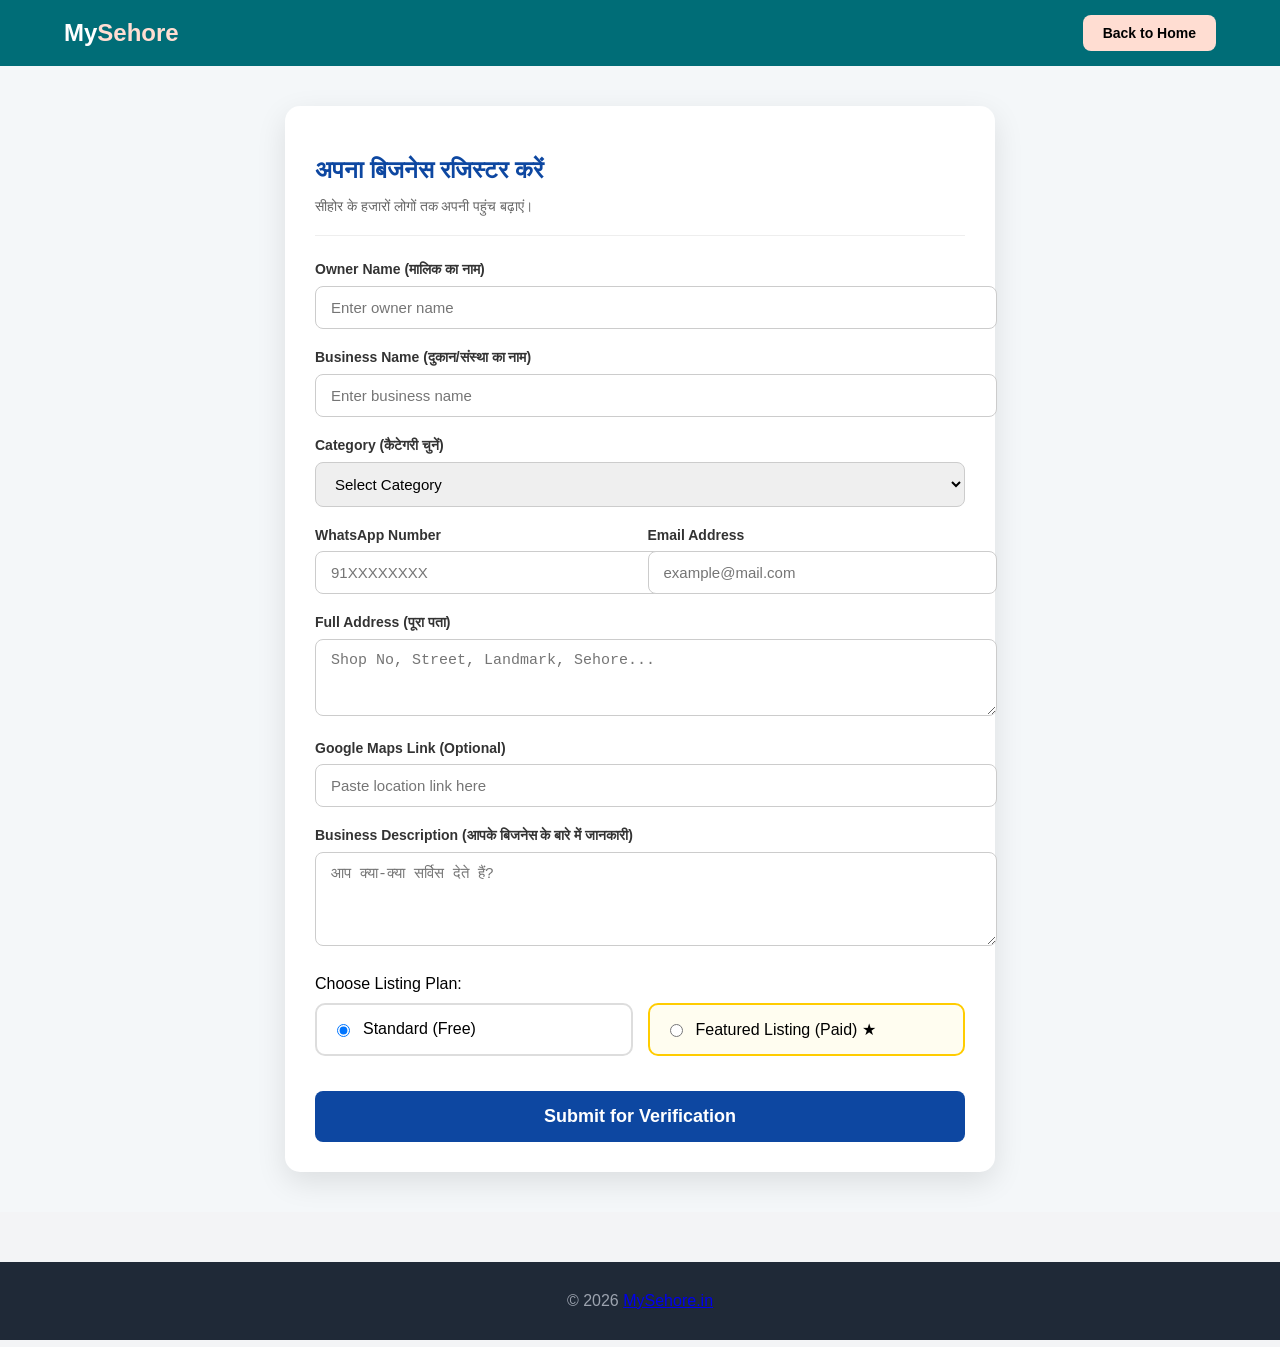
==== add-business.html @ 0cb75763 "Add files via upload" ====
<!DOCTYPE html>
<html lang="en">
<head>
  <meta charset="UTF-8">
  <title>List Your Business – MySehore.in</title>
  <link rel="stylesheet" href="style.css">
  <meta name="viewport" content="width=device-width, initial-scale=1.0">
</head>
<body>

<header class="header">
  <div class="logo"><a href="index.html" style="text-decoration:none; color:white;">My<span>Sehore</span></a></div>
  <a href="index.html" class="btn-list">Back to Home</a>
</header>

<section class="form-section">
  <div class="form-container">
    <h2>अपना बिजनेस रजिस्टर करें</h2>
    <p>सीहोर के हजारों लोगों तक अपनी पहुंच बढ़ाएं।</p>
    <hr>

    <form action="#" method="POST">
      <div class="form-group">
        <label>Owner Name (मालिक का नाम)</label>
        <input type="text" placeholder="Enter owner name" required>
      </div>

      <div class="form-group">
        <label>Business Name (दुकान/संस्था का नाम)</label>
        <input type="text" placeholder="Enter business name" required>
      </div>

      <div class="form-group">
        <label>Category (कैटेगरी चुनें)</label>
        <select required>
          <option value="">Select Category</option>
          <option value="shops">Shops</option>
          <option value="school">School</option>
          <option value="coaching">Coaching</option>
          <option value="jobs">Jobs/Agency</option>
          <option value="services">Services (Plumber/Electrician)</option>
          <option value="property">Property</option>
        </select>
      </div>

      <div class="form-row">
        <div class="form-group">
          <label>WhatsApp Number</label>
          <input type="tel" placeholder="91XXXXXXXX" required>
        </div>
        <div class="form-group">
          <label>Email Address</label>
          <input type="email" placeholder="example@mail.com">
        </div>
      </div>

      <div class="form-group">
        <label>Full Address (पूरा पता)</label>
        <textarea rows="3" placeholder="Shop No, Street, Landmark, Sehore..." required></textarea>
      </div>

      <div class="form-group">
        <label>Google Maps Link (Optional)</label>
        <input type="url" placeholder="Paste location link here">
      </div>

      <div class="form-group">
        <label>Business Description (आपके बिजनेस के बारे में जानकारी)</label>
        <textarea rows="4" placeholder="आप क्या-क्या सर्विस देते हैं?"></textarea>
      </div>

      <div class="plan-selection">
        <label>Choose Listing Plan:</label>
        <div class="plan-options">
          <label class="plan-card">
            <input type="radio" name="plan" value="free" checked>
            <span>Standard (Free)</span>
          </label>
          <label class="plan-card gold">
            <input type="radio" name="plan" value="premium">
            <span>Featured Listing (Paid) ★</span>
          </label>
        </div>
      </div>

      <button type="submit" class="submit-btn">Submit for Verification</button>
    </form>
  </div>
</section>

<footer>© 2026 <a href="index.html">MySehore.in</a></footer>

</body>
</html>
---- style.css ----
/* --- आपका मौजूदा कोड शुरू (Existing Code) --- */

/* General Enhancement */
:root {
    --primary: #006D77;
    --secondary: #FFDDD2;
    --white: Orange;
    --gray: #f3f4f6;
}

body {
    font-family: 'Segoe UI', Tahoma, Geneva, Verdana, sans-serif;
    margin: 0;
    background-color: var(--gray);
}

/* Header Improvements */
.header {
    background: var(--primary);
    padding: 15px 5%;
    display: flex;
    justify-content: space-between;
    align-items: center;
    box-shadow: 0 4px 6px -1px rgba(0,0,0,0.1);
}

.logo {
    font-size: 24px;
    font-weight: bold;
    color: var(--white);
}

.logo span {
    color: var(--secondary);
}

.btn-list {
    background: var(--secondary);
    color: #000;
    padding: 10px 20px;
    border-radius: 8px;
    text-decoration: none;
    font-weight: bold;
    font-size: 14px;
    transition: 0.3s;
}

.btn-list:hover {
    transform: scale(1.05);
    background: #f59e0b;
}

/* Hero & Search Styling (New) */
.hero {
    background: linear-gradient(rgba(30, 64, 175, 0.8), rgba(30, 64, 175, 0.8)), 
                url('https://images.unsplash.com/photo-1449824913935-59a10b8d2000?q=80&w=1000');
    background-size: cover;
    padding: 60px 20px;
    text-align: center;
    color: white;
}

.hero h1 {
    font-size: 2rem;
    margin-bottom: 20px;
}

.search-container {
    max-width: 600px;
    margin: 0 auto;
    display: flex;
    background: white;
    padding: 5px;
    border-radius: 50px;
}

.search-container input {
    flex: 1;
    border: none;
    padding: 15px 20px;
    border-radius: 50px;
    outline: none;
}

.search-container button {
    background: var(--primary);
    color: white;
    border: none;
    padding: 10px 25px;
    border-radius: 50px;
    cursor: pointer;
}

/* Grid & Card Level Up */
.section {
    max-width: 1100px;
    margin: 40px auto;
    padding: 0 20px;
}

.grid {
    display: grid;
    grid-template-columns: repeat(auto-fit, minmax(140px, 1fr));
    gap: 20px;
    margin-top: 20px;
}

.card {
    background: white;
    padding: 30px 10px;
    text-align: center;
    text-decoration: none;
    color: #333;
    border-radius: 15px;
    font-weight: 600;
    transition: 0.3s;
    border: 1px solid #e5e7eb;
}

.card span {
    font-size: 30px;
    display: inline-block;
    margin-bottom: 10px;
}

.card:hover {
    transform: translateY(-8px);
    box-shadow: 0 10px 15px -3px rgba(0,0,0,0.1);
    border-color: var(--primary);
}

/* Sale Booster: Featured Card Styling */
.featured {
    border: 2px solid var(--secondary);
    position: relative;
}

.featured::before {
    content: "Ad";
    position: absolute;
    top: 5px;
    right: 10px;
    background: var(--secondary);
    font-size: 10px;
    padding: 2px 6px;
    border-radius: 4px;
}

/* Registration Form Styling */
.form-section {
  padding: 40px 15px;
  background: #f4f7f9;
}

.form-container {
  max-width: 650px;
  margin: 0 auto;
  background: white;
  padding: 30px;
  border-radius: 15px;
  box-shadow: 0 10px 30px rgba(0,0,0,0.1);
}

.form-container h2 {
  color: #0d47a1;
  margin-bottom: 5px;
}

.form-container p {
  color: #666;
  font-size: 14px;
  margin-bottom: 20px;
}

hr {
  border: 0;
  border-top: 1px solid #eee;
  margin-bottom: 25px;
}

.form-group {
  margin-bottom: 20px;
  text-align: left;
}

.form-group label {
  display: block;
  font-weight: bold;
  margin-bottom: 8px;
  font-size: 14px;
  color: #333;
}

.form-group input, 
.form-group select, 
.form-group textarea {
  width: 100%;
  padding: 12px 15px;
  border: 1px solid #ccc;
  border-radius: 8px;
  font-size: 15px;
  outline: none;
  transition: 0.3s;
}

.form-group input:focus, 
.form-group select:focus, 
.form-group textarea:focus {
  border-color: #0d47a1;
  box-shadow: 0 0 5px rgba(13, 71, 161, 0.2);
}

.form-row {
  display: grid;
  grid-template-columns: 1fr 1fr;
  gap: 15px;
}

/* Plan Selection Buttons */
.plan-selection {
  margin: 25px 0;
  text-align: left;
}

.plan-options {
  display: grid;
  grid-template-columns: 1fr 1fr;
  gap: 15px;
  margin-top: 10px;
}

.plan-card {
  border: 2px solid #ddd;
  padding: 15px;
  border-radius: 10px;
  display: flex;
  align-items: center;
  gap: 10px;
  cursor: pointer;
  transition: 0.3s;
}

.plan-card:hover {
  border-color: #0d47a1;
}

.plan-card.gold {
  border-color: #ffcc00;
  background: #fffdf0;
}

.submit-btn {
  width: 100%;
  background: #0d47a1;
  color: white;
  padding: 15px;
  border: none;
  border-radius: 8px;
  font-size: 18px;
  font-weight: bold;
  cursor: pointer;
  transition: 0.3s;
  margin-top: 10px;
}

.submit-btn:hover {
  background: #1565c0;
  transform: translateY(-2px);
  box-shadow: 0 5px 15px rgba(0,0,0,0.2);
}

/* Footer Styling */
footer {
    background: #1f2937;
    color: #9ca3af;
    padding: 30px 0;
    text-align: center;
    margin-top: 50px;
}

.social-icons {
    margin-top: 15px;
}

.social-icons i {
    font-size: 20px;
    margin: 0 10px;
    cursor: pointer;
}

.social-icons i:hover {
    color: var(--secondary);
}

/* --- आपका कोड यहाँ समाप्त --- */


/* --- NEW ADDITIONS: Inner Grid & Premium Features (नया कोड) --- */

/* 1. Inner Sub-Category Grid (Boxes Design) */
.sub-section {
  padding: 30px 15px;
  text-align: center;
}

.sub-category-grid {
  display: grid;
  grid-template-columns: repeat(auto-fill, minmax(130px, 1fr));
  gap: 15px;
  max-width: 800px;
  margin: 0 auto;
}

.sub-box {
  background: white;
  padding: 20px 10px;
  border-radius: 15px;
  border: 1px solid #e2e8f0;
  display: flex;
  flex-direction: column;
  align-items: center;
  transition: 0.3s cubic-bezier(0.4, 0, 0.2, 1);
  text-decoration: none;
  color: #333;
}

.sub-box:hover {
  border-color: var(--primary);
  background: #f8faff;
  transform: translateY(-5px);
  box-shadow: 0 8px 20px rgba(30, 64, 175, 0.1);
}

.sub-icon {
  font-size: 28px;
  color: var(--primary);
  margin-bottom: 12px;
}

.sub-name {
  font-weight: 700;
  font-size: 14px;
}

/* 2. Verification & Back Styling */
.verification-text {
  font-size: 14px;
  color: #e67e22; /* Warning Orange */
  margin-bottom: 25px;
  font-weight: 500;
  background: #fff4e6;
  display: inline-block;
  padding: 5px 15px;
  border-radius: 20px;
}
.back-link {
  display: inline-block;
  margin-top: 30px;
  background-color: #6c757d; /* ग्रे बटन कलर */
  color: white; /* टेक्स्ट का रंग सफेद */
  padding: 10px 25px;
  border-radius: 50px; /* कैप्सूल जैसा शेप */
  text-decoration: none;
  font-weight: bold;
  font-size: 14px;
  box-shadow: 0 4px 6px rgba(0,0,0,0.1);
  transition: 0.3s ease;
}

.back-link:hover {
  background-color: #495057; /* डार्क ग्रे ऑन होवर */
  transform: translateX(-5px); /* पीछे की तरफ हल्का सा खिसकना */
  box-shadow: 0 6px 12px rgba(0,0,0,0.15);
}
/* 3. Floating Contact Button (Conversion Rate बढ़ाएगा) */
.floating-whatsapp {
  position: fixed;
  bottom: 20px;
  right: 20px;
  background: #25d366;
  color: white;
  width: 55px;
  height: 55px;
  border-radius: 50%;
  display: flex;
  align-items: center;
  justify-content: center;
  font-size: 25px;
  box-shadow: 0 4px 15px rgba(0,0,0,0.2);
  z-index: 1000;
  transition: 0.3s;
}

.floating-whatsapp:hover {
  transform: scale(1.1) rotate(10deg);
}

/* Responsive Form & Grid Adjustments */
@media (max-width: 600px) {
  .form-row, .plan-options {
    grid-template-columns: 1fr;
  }
  .sub-category-grid {
    grid-template-columns: repeat(2, 1fr); /* मोबाइल पर 2 बॉक्स */
  }
  .hero h1 {
    font-size: 1.5rem;
  }
}
/* ग्रिड को सेट करने के लिए */
.grid {
  display: grid;
  grid-template-columns: repeat(auto-fit, minmax(130px, 1fr));
  gap: 15px;
  padding: 15px;
}

/* इनर कार्ड को बॉक्स बनाने के लिए */
.inner-card {
  background: #ffffff;
  border: 1px solid #e0e0e0;
  border-radius: 12px;
  padding: 25px 10px;
  text-align: center;
  font-weight: 600;
  color: #333;
  box-shadow: 0 4px 6px rgba(0,0,0,0.05);
  transition: 0.3s ease;
  cursor: pointer;
}

/* बॉक्स पर माउस ले जाने पर असर */
.inner-card:hover {
  transform: translateY(-5px);
  border-color: #1e40af; /* आपके पोर्टल का थीम कलर */
  box-shadow: 0 8px 15px rgba(30, 64, 175, 0.1);
  background-color: #f8faff;
}
.coming-soon{
  text-align: center;
  font-size: 14px;
  color: #ff6b00;
  margin: 8px 0 15px;
  font-weight: 600;
  letter-spacing: 0.5px;
}
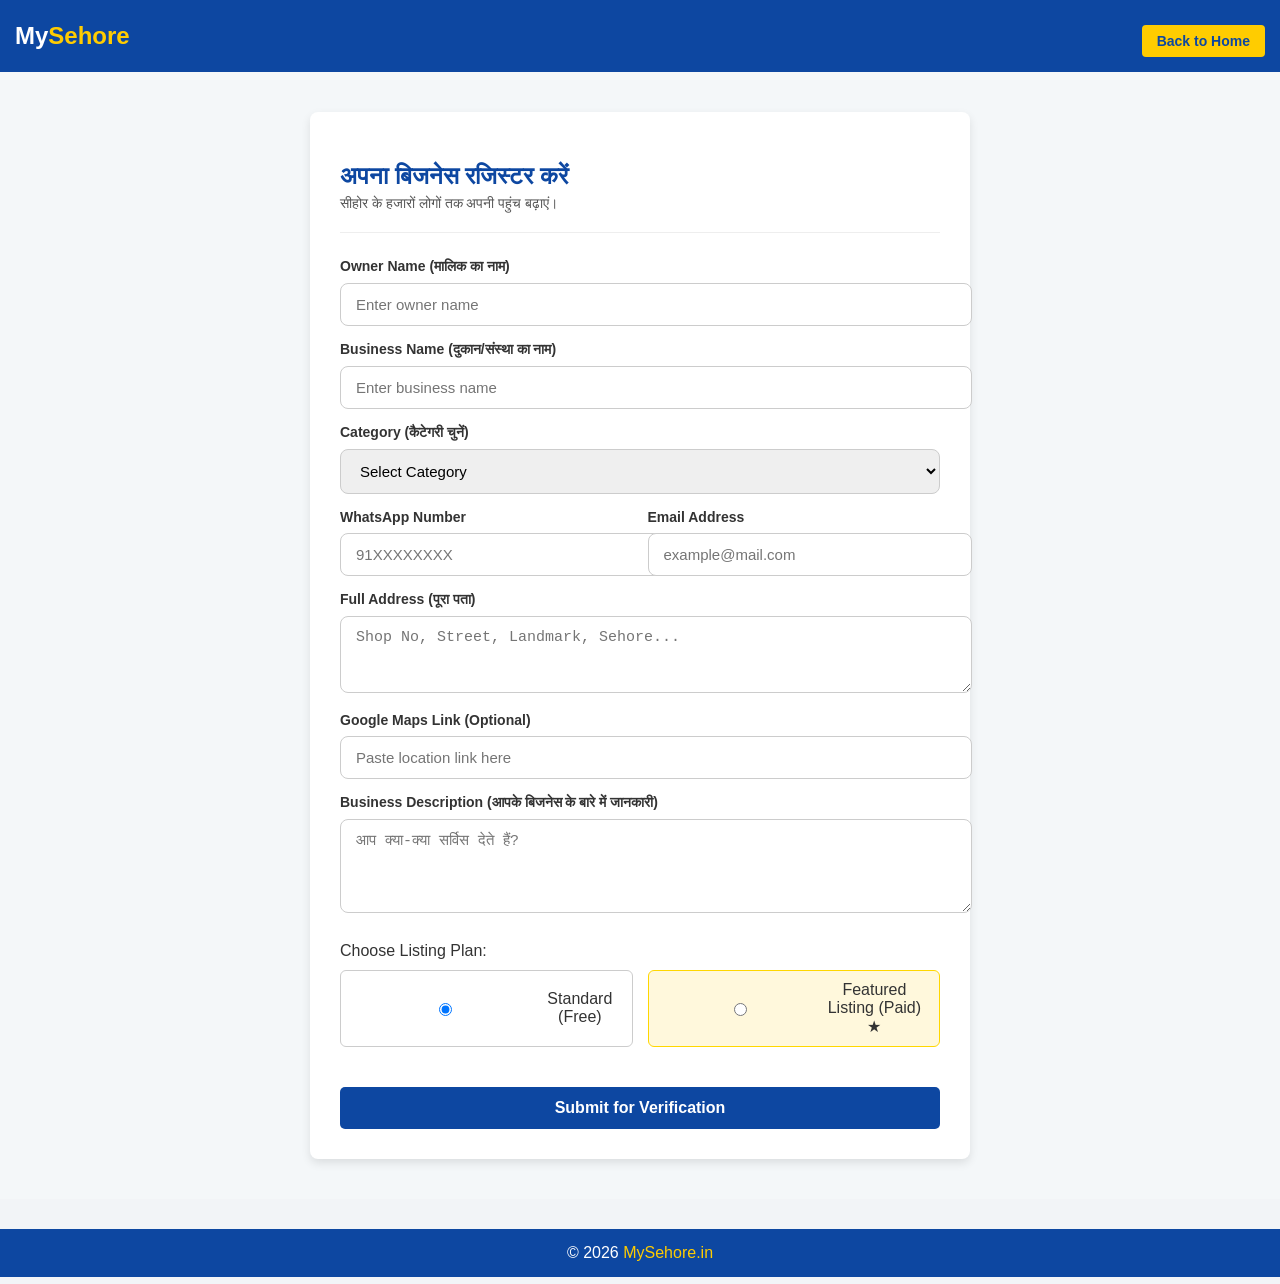
==== commit 37060d5f: "Add files via upload" ====
--- a/add-business.html
+++ b/add-business.html
@@ -5,6 +5,127 @@
   <title>List Your Business – MySehore.in</title>
   <link rel="stylesheet" href="style.css">
   <meta name="viewport" content="width=device-width, initial-scale=1.0">
+  <style>
+    body {
+      font-family: Arial, sans-serif;
+      background: #f2f4f7;
+      margin: 0;
+      padding: 0;
+      color: #333;
+    }
+    .header {
+      background: #0d47a1;
+      color: white;
+      padding: 15px;
+      text-align: center;
+    }
+    .logo span {
+      color: #ffcc00;
+    }
+    .btn-list {
+      display: inline-block;
+      margin-top: 10px;
+      padding: 8px 15px;
+      background: #ffcc00;
+      color: #0d47a1;
+      text-decoration: none;
+      border-radius: 4px;
+      font-weight: bold;
+    }
+    .form-section {
+      padding: 40px 20px;
+      display: flex;
+      justify-content: center;
+    }
+    .form-container {
+      background: white;
+      padding: 30px;
+      border-radius: 8px;
+      max-width: 600px;
+      width: 100%;
+      box-shadow: 0 4px 10px rgba(0,0,0,0.1);
+    }
+    .form-container h2 {
+      margin-bottom: 5px;
+    }
+    .form-container p {
+      margin-top: 0;
+      color: #555;
+    }
+    .form-group {
+      margin-bottom: 15px;
+    }
+    input, select, textarea {
+      width: 100%;
+      padding: 10px;
+      border: 1px solid #ccc;
+      border-radius: 4px;
+      font-size: 14px;
+    }
+    .form-row {
+      display: flex;
+      gap: 15px;
+    }
+    .form-row .form-group {
+      flex: 1;
+    }
+    .plan-options {
+      display: flex;
+      gap: 15px;
+      margin-top: 10px;
+    }
+    .plan-card {
+      padding: 10px 15px;
+      border: 1px solid #ccc;
+      border-radius: 6px;
+      cursor: pointer;
+      flex: 1;
+      text-align: center;
+      transition: 0.3s;
+    }
+    .plan-card:hover {
+      border-color: #0d47a1;
+    }
+    .plan-card.gold {
+      border-color: gold;
+      background: #fff8dc;
+    }
+    .submit-btn {
+      padding: 12px 25px;
+      background: #0d47a1;
+      color: white;
+      border: none;
+      border-radius: 5px;
+      font-size: 16px;
+      cursor: pointer;
+      margin-top: 15px;
+      width: 100%;
+    }
+    .submit-btn:hover {
+      background: #08306b;
+    }
+    .thankyou-message {
+      text-align: center;
+      padding: 40px;
+      font-size: 18px;
+      color: #0d47a1;
+      display: none;
+    }
+    .thankyou-message h2 {
+      margin-bottom: 10px;
+    }
+    footer {
+      text-align: center;
+      padding: 15px;
+      background: #0d47a1;
+      color: white;
+      margin-top: 30px;
+    }
+    footer a {
+      color: #ffcc00;
+      text-decoration: none;
+    }
+  </style>
 </head>
 <body>
 
@@ -14,12 +135,12 @@
 </header>
 
 <section class="form-section">
-  <div class="form-container">
+  <div class="form-container" id="form-container">
     <h2>अपना बिजनेस रजिस्टर करें</h2>
     <p>सीहोर के हजारों लोगों तक अपनी पहुंच बढ़ाएं।</p>
     <hr>
 
-    <form action="#" method="POST">
+    <form id="businessForm">
       <div class="form-group">
         <label>Owner Name (मालिक का नाम)</label>
         <input type="text" placeholder="Enter owner name" required>
@@ -85,10 +206,28 @@
 
       <button type="submit" class="submit-btn">Submit for Verification</button>
     </form>
+
+    <div class="thankyou-message" id="thankyou-message">
+      <h2>Thank You!</h2>
+      <p>Your business registration request has been received. Our team will contact you shortly for verification.</p>
+      <p>We appreciate your trust in <strong>MySehore.in</strong>.</p>
+    </div>
   </div>
 </section>
 
 <footer>© 2026 <a href="index.html">MySehore.in</a></footer>
 
+<script>
+  const form = document.getElementById('businessForm');
+  const thankYou = document.getElementById('thankyou-message');
+  const formContainer = document.getElementById('form-container');
+
+  form.addEventListener('submit', function(e) {
+    e.preventDefault(); // Prevent default page reload
+    form.style.display = 'none'; // Hide form
+    thankYou.style.display = 'block'; // Show thank you message
+  });
+</script>
+
 </body>
-</html>
+</html>
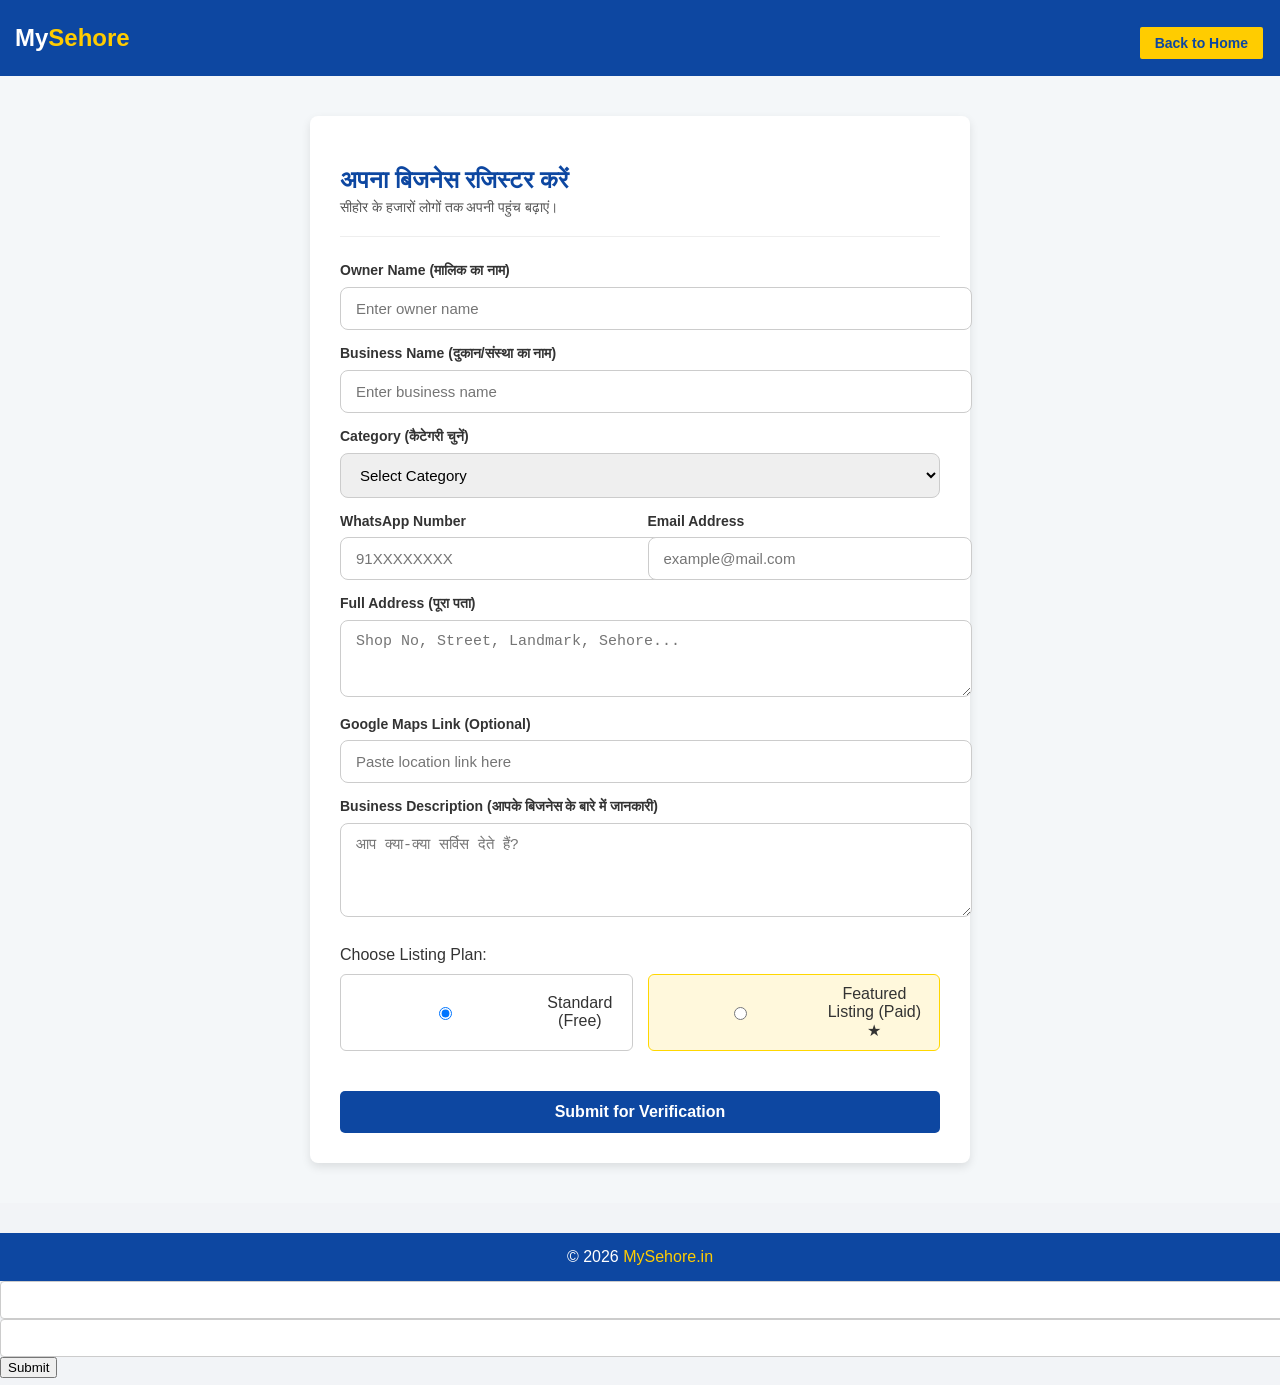
==== commit 70042e50: "Add files via upload" ====
--- a/add-business.html
+++ b/add-business.html
@@ -216,7 +216,11 @@
 </section>
 
 <footer>© 2026 <a href="index.html">MySehore.in</a></footer>
-
+<form action="https://formspree.io/f/xeegngbw" method="POST">
+  <input type="text" name="business_name" required>
+  <input type="tel" name="phone" required>
+  <button type="submit">Submit</button>
+</form>
 <script>
   const form = document.getElementById('businessForm');
   const thankYou = document.getElementById('thankyou-message');
--- a/style.css
+++ b/style.css
@@ -443,4 +443,22 @@
   margin: 8px 0 15px;
   font-weight: 600;
   letter-spacing: 0.5px;
+}
+.btn-list {
+  display: inline-block;
+  padding: 10px 20px;
+  background: #ffcc00;      /* bright box color */
+  color: #0d47a1;           /* text color */
+  text-decoration: none;
+  font-weight: bold;
+  border-radius: 8px;       /* rounded corners like your form boxes */
+  border: 2px solid #0d47a1;
+  transition: all 0.3s ease;
+  margin-top: 10px;
+}
+
+.btn-list:hover {
+  background: #0d47a1;
+  color: #ffcc00;
+  border-color: #ffcc00;
 }
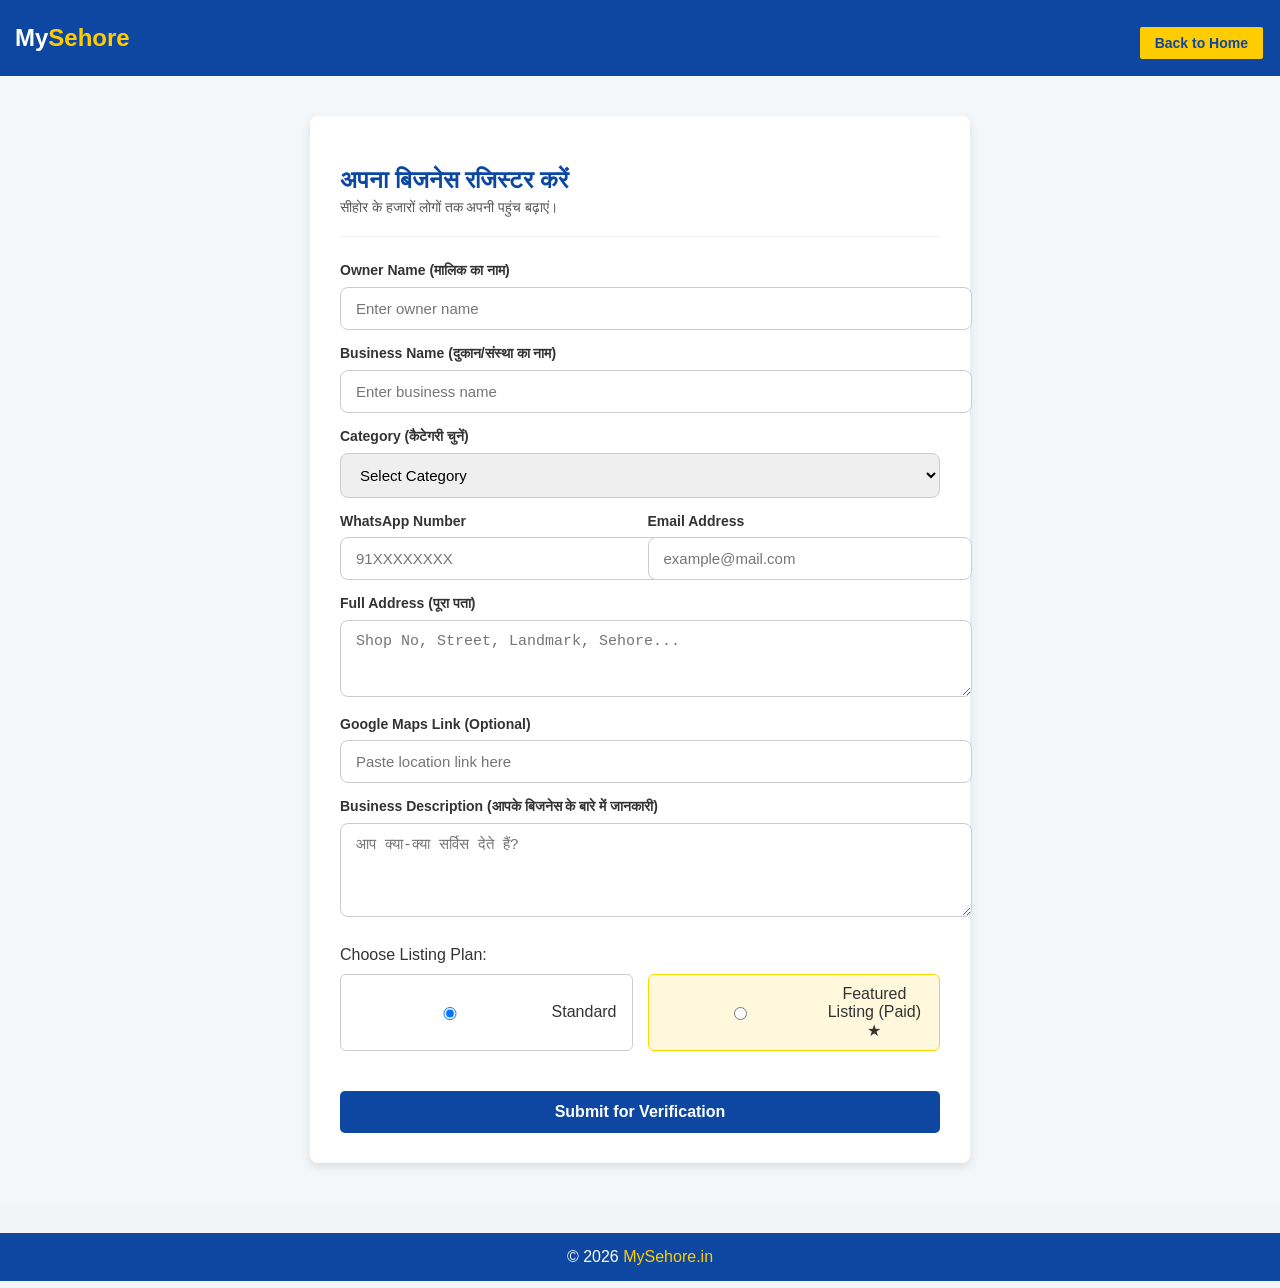
==== commit b94fd9c5: "Add files via upload" ====
--- a/add-business.html
+++ b/add-business.html
@@ -140,7 +140,8 @@
     <p>सीहोर के हजारों लोगों तक अपनी पहुंच बढ़ाएं।</p>
     <hr>
 
-    <form id="businessForm">
+    <!-- Form with FormSpree ID -->
+    <form id="businessForm" action="https://formspree.io/f/xeegngbw" method="POST">
       <div class="form-group">
         <label>Owner Name (मालिक का नाम)</label>
         <input type="text" placeholder="Enter owner name" required>
@@ -195,7 +196,7 @@
         <div class="plan-options">
           <label class="plan-card">
             <input type="radio" name="plan" value="free" checked>
-            <span>Standard (Free)</span>
+            <span>Standard </span>
           </label>
           <label class="plan-card gold">
             <input type="radio" name="plan" value="premium">
@@ -216,20 +217,27 @@
 </section>
 
 <footer>© 2026 <a href="index.html">MySehore.in</a></footer>
-<form action="https://formspree.io/f/xeegngbw" method="POST">
-  <input type="text" name="business_name" required>
-  <input type="tel" name="phone" required>
-  <button type="submit">Submit</button>
-</form>
+
+<!-- Optional JavaScript for thank-you message -->
 <script>
   const form = document.getElementById('businessForm');
   const thankYou = document.getElementById('thankyou-message');
-  const formContainer = document.getElementById('form-container');
 
   form.addEventListener('submit', function(e) {
-    e.preventDefault(); // Prevent default page reload
-    form.style.display = 'none'; // Hide form
-    thankYou.style.display = 'block'; // Show thank you message
+    e.preventDefault(); // Prevent page reload
+    form.style.display = 'none';
+    thankYou.style.display = 'block';
+
+    // Submit data to FormSpree
+    fetch(form.action, {
+      method: form.method,
+      body: new FormData(form),
+      headers: { 'Accept': 'application/json' }
+    }).then(response => {
+      if (!response.ok) {
+        alert("There was a problem submitting the form.");
+      }
+    });
   });
 </script>
 
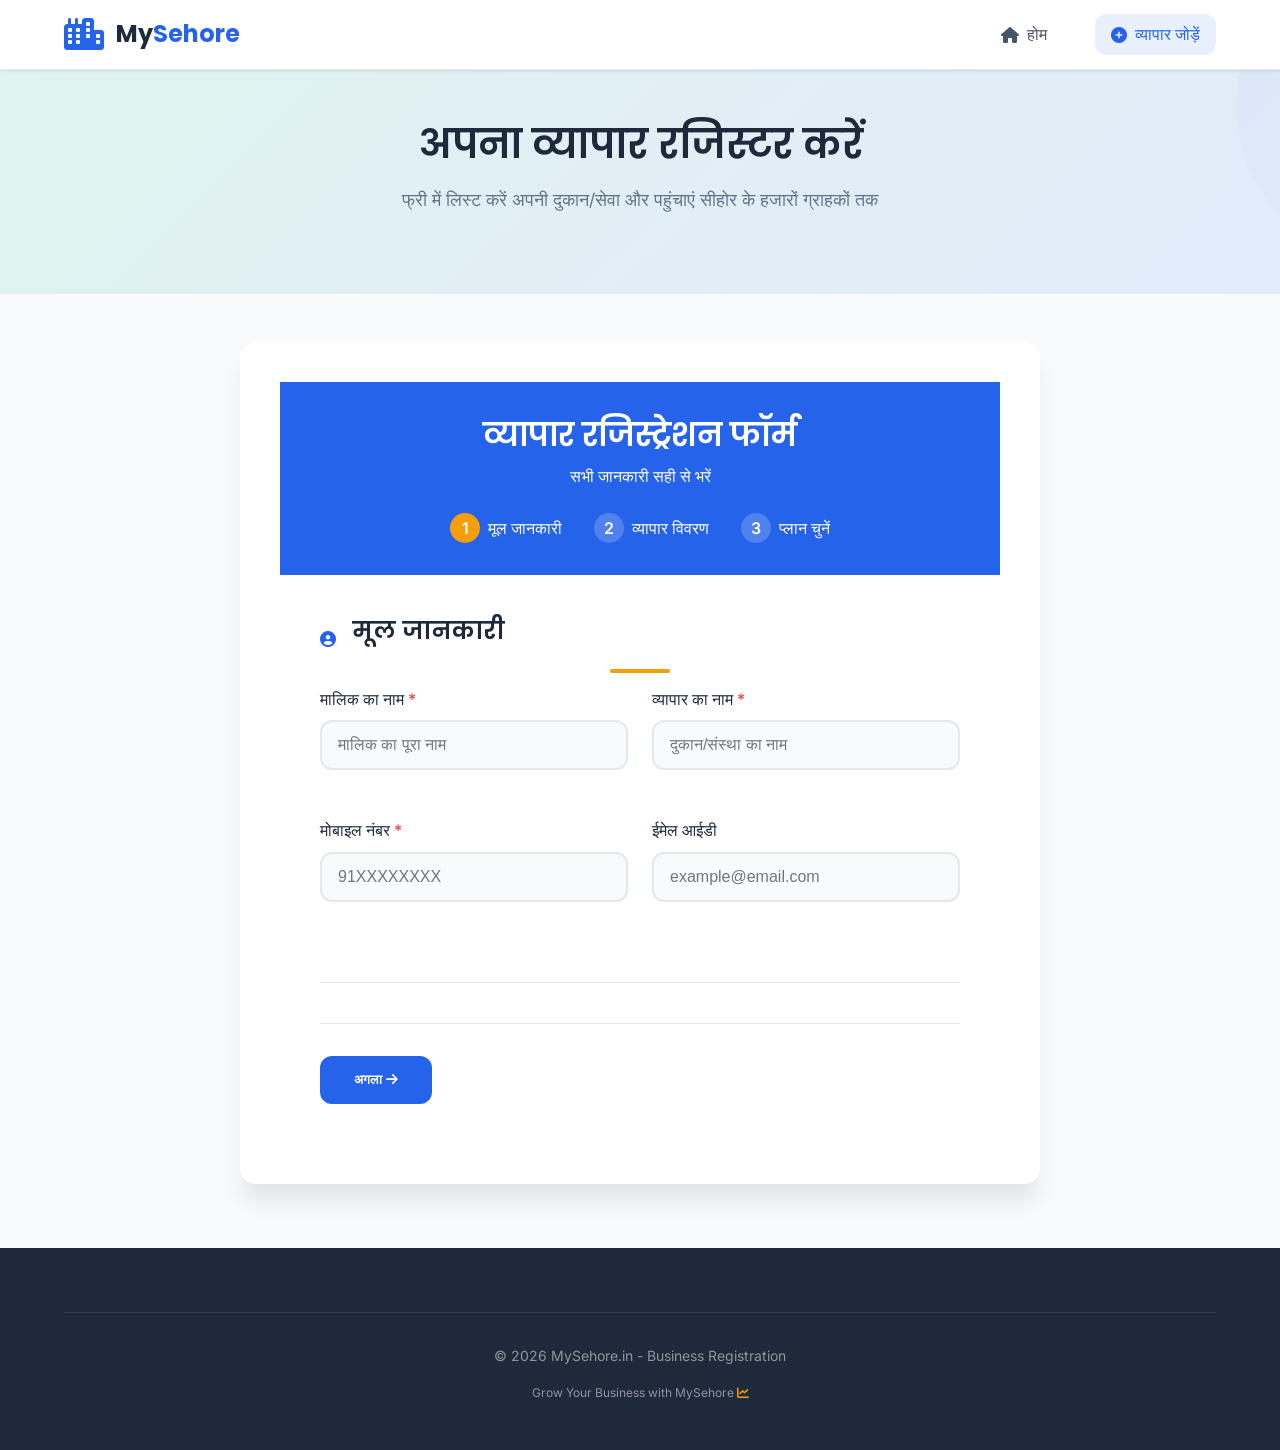
==== commit d3a0bbb2: "Add files via upload" ====
--- a/add-business.html
+++ b/add-business.html
@@ -1,244 +1,666 @@
 <!DOCTYPE html>
-<html lang="en">
+<html lang="hi">
 <head>
-  <meta charset="UTF-8">
-  <title>List Your Business – MySehore.in</title>
-  <link rel="stylesheet" href="style.css">
-  <meta name="viewport" content="width=device-width, initial-scale=1.0">
-  <style>
-    body {
-      font-family: Arial, sans-serif;
-      background: #f2f4f7;
-      margin: 0;
-      padding: 0;
-      color: #333;
-    }
-    .header {
-      background: #0d47a1;
-      color: white;
-      padding: 15px;
-      text-align: center;
-    }
-    .logo span {
-      color: #ffcc00;
-    }
-    .btn-list {
-      display: inline-block;
-      margin-top: 10px;
-      padding: 8px 15px;
-      background: #ffcc00;
-      color: #0d47a1;
-      text-decoration: none;
-      border-radius: 4px;
-      font-weight: bold;
-    }
-    .form-section {
-      padding: 40px 20px;
-      display: flex;
-      justify-content: center;
-    }
-    .form-container {
-      background: white;
-      padding: 30px;
-      border-radius: 8px;
-      max-width: 600px;
-      width: 100%;
-      box-shadow: 0 4px 10px rgba(0,0,0,0.1);
-    }
-    .form-container h2 {
-      margin-bottom: 5px;
-    }
-    .form-container p {
-      margin-top: 0;
-      color: #555;
-    }
-    .form-group {
-      margin-bottom: 15px;
-    }
-    input, select, textarea {
-      width: 100%;
-      padding: 10px;
-      border: 1px solid #ccc;
-      border-radius: 4px;
-      font-size: 14px;
-    }
-    .form-row {
-      display: flex;
-      gap: 15px;
-    }
-    .form-row .form-group {
-      flex: 1;
-    }
-    .plan-options {
-      display: flex;
-      gap: 15px;
-      margin-top: 10px;
-    }
-    .plan-card {
-      padding: 10px 15px;
-      border: 1px solid #ccc;
-      border-radius: 6px;
-      cursor: pointer;
-      flex: 1;
-      text-align: center;
-      transition: 0.3s;
-    }
-    .plan-card:hover {
-      border-color: #0d47a1;
-    }
-    .plan-card.gold {
-      border-color: gold;
-      background: #fff8dc;
-    }
-    .submit-btn {
-      padding: 12px 25px;
-      background: #0d47a1;
-      color: white;
-      border: none;
-      border-radius: 5px;
-      font-size: 16px;
-      cursor: pointer;
-      margin-top: 15px;
-      width: 100%;
-    }
-    .submit-btn:hover {
-      background: #08306b;
-    }
-    .thankyou-message {
-      text-align: center;
-      padding: 40px;
-      font-size: 18px;
-      color: #0d47a1;
-      display: none;
-    }
-    .thankyou-message h2 {
-      margin-bottom: 10px;
-    }
-    footer {
-      text-align: center;
-      padding: 15px;
-      background: #0d47a1;
-      color: white;
-      margin-top: 30px;
-    }
-    footer a {
-      color: #ffcc00;
-      text-decoration: none;
-    }
-  </style>
+    <meta charset="UTF-8">
+    <meta name="viewport" content="width=device-width, initial-scale=1.0">
+    <title>व्यापार रजिस्टर करें - MySehore.in</title>
+    <meta name="description" content="MySehore.in पर अपना व्यापार फ्री में रजिस्टर करें">
+    
+    <link href="https://fonts.googleapis.com/css2?family=Poppins:wght@400;500;600;700&family=Inter:wght@300;400;500;600&display=swap" rel="stylesheet">
+    <link rel="stylesheet" href="https://cdnjs.cloudflare.com/ajax/libs/font-awesome/6.4.0/css/all.min.css">
+    <link rel="stylesheet" href="style.css">
+    
+    <style>
+        .form-hero {
+            background: linear-gradient(135deg, rgba(16, 185, 129, 0.1) 0%, rgba(37, 99, 235, 0.1) 100%);
+            padding: 3rem 0;
+            text-align: center;
+            position: relative;
+            overflow: hidden;
+        }
+        
+        .form-hero::before {
+            content: '';
+            position: absolute;
+            top: -50%;
+            right: -20%;
+            width: 300px;
+            height: 300px;
+            background: linear-gradient(135deg, var(--primary) 0%, transparent 70%);
+            opacity: 0.05;
+            border-radius: 50%;
+        }
+        
+        .form-hero h1 {
+            font-size: 2.5rem;
+            margin-bottom: 1rem;
+            animation: fadeIn 0.8s ease;
+        }
+        
+        .form-hero p {
+            font-size: 1.1rem;
+            color: var(--text-light);
+            max-width: 600px;
+            margin: 0 auto 2rem;
+            animation: fadeIn 0.8s ease 0.2s both;
+        }
+        
+        .form-container {
+            max-width: 800px;
+            margin: 3rem auto;
+            background: var(--white);
+            border-radius: var(--radius-lg);
+            box-shadow: var(--shadow-xl);
+            overflow: hidden;
+        }
+        
+        .form-header {
+            background: var(--primary);
+            color: var(--white);
+            padding: 2rem;
+            text-align: center;
+        }
+        
+        .form-header h2 {
+            color: var(--white);
+            margin-bottom: 0.5rem;
+        }
+        
+        .form-steps {
+            display: flex;
+            justify-content: center;
+            gap: 2rem;
+            margin-top: 1.5rem;
+            flex-wrap: wrap;
+        }
+        
+        .step {
+            display: flex;
+            align-items: center;
+            gap: 0.5rem;
+        }
+        
+        .step-number {
+            width: 30px;
+            height: 30px;
+            background: rgba(255, 255, 255, 0.2);
+            border-radius: 50%;
+            display: flex;
+            align-items: center;
+            justify-content: center;
+            font-weight: 600;
+        }
+        
+        .step.active .step-number {
+            background: var(--secondary);
+        }
+        
+        .form-content {
+            padding: 2.5rem;
+        }
+        
+        .form-section {
+            margin-bottom: 2.5rem;
+            padding-bottom: 2rem;
+            border-bottom: 1px solid var(--light-border);
+        }
+        
+        .form-section:last-child {
+            border-bottom: none;
+        }
+        
+        .section-title {
+            display: flex;
+            align-items: center;
+            gap: 1rem;
+            margin-bottom: 1.5rem;
+            color: var(--primary);
+        }
+        
+        .form-row {
+            display: grid;
+            grid-template-columns: repeat(auto-fit, minmax(250px, 1fr));
+            gap: 1.5rem;
+            margin-bottom: 1.5rem;
+        }
+        
+        .form-group {
+            margin-bottom: 1.5rem;
+        }
+        
+        .form-label {
+            display: block;
+            margin-bottom: 0.5rem;
+            font-weight: 500;
+            color: var(--text-dark);
+        }
+        
+        .form-label .required {
+            color: var(--error);
+        }
+        
+        .form-control {
+            width: 100%;
+            padding: 0.875rem 1rem;
+            border: 2px solid var(--light-border);
+            border-radius: var(--radius-md);
+            font-size: 1rem;
+            transition: all var(--transition-fast);
+            background: var(--light-bg);
+        }
+        
+        .form-control:focus {
+            outline: none;
+            border-color: var(--primary);
+            background: var(--white);
+            box-shadow: 0 0 0 3px rgba(37, 99, 235, 0.1);
+        }
+        
+        textarea.form-control {
+            min-height: 120px;
+            resize: vertical;
+        }
+        
+        .plan-options {
+            display: grid;
+            grid-template-columns: repeat(auto-fit, minmax(250px, 1fr));
+            gap: 1.5rem;
+            margin: 1.5rem 0;
+        }
+        
+        .plan-card {
+            border: 2px solid var(--light-border);
+            border-radius: var(--radius-lg);
+            padding: 1.5rem;
+            cursor: pointer;
+            transition: all var(--transition-normal);
+            position: relative;
+        }
+        
+        .plan-card:hover {
+            border-color: var(--primary);
+            transform: translateY(-3px);
+        }
+        
+        .plan-card.selected {
+            border-color: var(--secondary);
+            background: rgba(245, 158, 11, 0.05);
+        }
+        
+        .plan-header {
+            text-align: center;
+            margin-bottom: 1rem;
+        }
+        
+        .plan-name {
+            font-size: 1.25rem;
+            font-weight: 600;
+            color: var(--text-dark);
+            margin-bottom: 0.5rem;
+        }
+        
+        .plan-price {
+            font-size: 2rem;
+            font-weight: 700;
+            color: var(--secondary);
+        }
+        
+        .plan-features {
+            list-style: none;
+            margin: 1rem 0;
+        }
+        
+        .plan-features li {
+            display: flex;
+            align-items: center;
+            gap: 0.5rem;
+            margin-bottom: 0.75rem;
+            color: var(--text-medium);
+        }
+        
+        .plan-features li i {
+            color: var(--success);
+        }
+        
+        .form-actions {
+            display: flex;
+            justify-content: space-between;
+            gap: 1rem;
+            margin-top: 2rem;
+            padding-top: 2rem;
+            border-top: 1px solid var(--light-border);
+        }
+        
+        .btn-prev, .btn-next {
+            padding: 0.875rem 2rem;
+            border-radius: var(--radius-md);
+            font-weight: 600;
+            cursor: pointer;
+            transition: all var(--transition-normal);
+            border: 2px solid transparent;
+        }
+        
+        .btn-prev {
+            background: var(--light-bg);
+            color: var(--text-dark);
+        }
+        
+        .btn-prev:hover {
+            background: var(--text-light);
+            color: var(--white);
+        }
+        
+        .btn-next {
+            background: var(--primary);
+            color: var(--white);
+        }
+        
+        .btn-next:hover {
+            background: var(--primary-dark);
+            transform: translateY(-2px);
+        }
+        
+        .submit-btn {
+            width: 100%;
+            padding: 1rem;
+            background: var(--secondary);
+            color: var(--white);
+            border: none;
+            border-radius: var(--radius-md);
+            font-size: 1.125rem;
+            font-weight: 600;
+            cursor: pointer;
+            transition: all var(--transition-normal);
+            display: flex;
+            align-items: center;
+            justify-content: center;
+            gap: 0.75rem;
+        }
+        
+        .submit-btn:hover {
+            background: var(--secondary-dark);
+            transform: translateY(-2px);
+            box-shadow: var(--shadow-md);
+        }
+        
+        .success-message {
+            text-align: center;
+            padding: 3rem;
+            display: none;
+        }
+        
+        .success-icon {
+            font-size: 4rem;
+            color: var(--success);
+            margin-bottom: 1.5rem;
+        }
+    </style>
 </head>
 <body>
 
-<header class="header">
-  <div class="logo"><a href="index.html" style="text-decoration:none; color:white;">My<span>Sehore</span></a></div>
-  <a href="index.html" class="btn-list">Back to Home</a>
+<header class="site-header">
+    <div class="container header-container">
+        <a href="index.html" class="logo">
+            <div class="logo-icon">
+                <i class="fas fa-city"></i>
+            </div>
+            <div class="logo-text">
+                My<span>Sehore</span>
+            </div>
+        </a>
+        
+        <button class="menu-toggle" aria-label="Toggle menu">
+            <i class="fas fa-bars"></i>
+        </button>
+        
+        <nav class="main-nav">
+            <a href="index.html" class="nav-link">
+                <i class="fas fa-home"></i> होम
+            </a>
+            <a href="add-business.html" class="nav-link active">
+                <i class="fas fa-plus-circle"></i> व्यापार जोड़ें
+            </a>
+        </nav>
+    </div>
 </header>
 
-<section class="form-section">
-  <div class="form-container" id="form-container">
-    <h2>अपना बिजनेस रजिस्टर करें</h2>
-    <p>सीहोर के हजारों लोगों तक अपनी पहुंच बढ़ाएं।</p>
-    <hr>
-
-    <!-- Form with FormSpree ID -->
-    <form id="businessForm" action="https://formspree.io/f/xeegngbw" method="POST">
-      <div class="form-group">
-        <label>Owner Name (मालिक का नाम)</label>
-        <input type="text" placeholder="Enter owner name" required>
-      </div>
-
-      <div class="form-group">
-        <label>Business Name (दुकान/संस्था का नाम)</label>
-        <input type="text" placeholder="Enter business name" required>
-      </div>
-
-      <div class="form-group">
-        <label>Category (कैटेगरी चुनें)</label>
-        <select required>
-          <option value="">Select Category</option>
-          <option value="shops">Shops</option>
-          <option value="school">School</option>
-          <option value="coaching">Coaching</option>
-          <option value="jobs">Jobs/Agency</option>
-          <option value="services">Services (Plumber/Electrician)</option>
-          <option value="property">Property</option>
-        </select>
-      </div>
-
-      <div class="form-row">
-        <div class="form-group">
-          <label>WhatsApp Number</label>
-          <input type="tel" placeholder="91XXXXXXXX" required>
-        </div>
-        <div class="form-group">
-          <label>Email Address</label>
-          <input type="email" placeholder="example@mail.com">
-        </div>
-      </div>
-
-      <div class="form-group">
-        <label>Full Address (पूरा पता)</label>
-        <textarea rows="3" placeholder="Shop No, Street, Landmark, Sehore..." required></textarea>
-      </div>
-
-      <div class="form-group">
-        <label>Google Maps Link (Optional)</label>
-        <input type="url" placeholder="Paste location link here">
-      </div>
-
-      <div class="form-group">
-        <label>Business Description (आपके बिजनेस के बारे में जानकारी)</label>
-        <textarea rows="4" placeholder="आप क्या-क्या सर्विस देते हैं?"></textarea>
-      </div>
-
-      <div class="plan-selection">
-        <label>Choose Listing Plan:</label>
-        <div class="plan-options">
-          <label class="plan-card">
-            <input type="radio" name="plan" value="free" checked>
-            <span>Standard </span>
-          </label>
-          <label class="plan-card gold">
-            <input type="radio" name="plan" value="premium">
-            <span>Featured Listing (Paid) ★</span>
-          </label>
-        </div>
-      </div>
-
-      <button type="submit" class="submit-btn">Submit for Verification</button>
-    </form>
-
-    <div class="thankyou-message" id="thankyou-message">
-      <h2>Thank You!</h2>
-      <p>Your business registration request has been received. Our team will contact you shortly for verification.</p>
-      <p>We appreciate your trust in <strong>MySehore.in</strong>.</p>
+<section class="form-hero">
+    <div class="container">
+        <h1>अपना व्यापार रजिस्टर करें</h1>
+        <p>फ्री में लिस्ट करें अपनी दुकान/सेवा और पहुंचाएं सीहोर के हजारों ग्राहकों तक</p>
     </div>
-  </div>
 </section>
 
-<footer>© 2026 <a href="index.html">MySehore.in</a></footer>
+<div class="container">
+    <div class="form-container">
+        <div class="form-header">
+            <h2>व्यापार रजिस्ट्रेशन फॉर्म</h2>
+            <p>सभी जानकारी सही से भरें</p>
+            
+            <div class="form-steps">
+                <div class="step active">
+                    <div class="step-number">1</div>
+                    <span>मूल जानकारी</span>
+                </div>
+                <div class="step">
+                    <div class="step-number">2</div>
+                    <span>व्यापार विवरण</span>
+                </div>
+                <div class="step">
+                    <div class="step-number">3</div>
+                    <span>प्लान चुनें</span>
+                </div>
+            </div>
+        </div>
+        
+        <form id="businessForm" class="form-content">
+            <!-- Step 1: Basic Information -->
+            <div class="form-section" id="step1">
+                <div class="section-title">
+                    <i class="fas fa-user-circle"></i>
+                    <h3>मूल जानकारी</h3>
+                </div>
+                
+                <div class="form-row">
+                    <div class="form-group">
+                        <label class="form-label">
+                            मालिक का नाम <span class="required">*</span>
+                        </label>
+                        <input type="text" class="form-control" placeholder="मालिक का पूरा नाम" required>
+                    </div>
+                    
+                    <div class="form-group">
+                        <label class="form-label">
+                            व्यापार का नाम <span class="required">*</span>
+                        </label>
+                        <input type="text" class="form-control" placeholder="दुकान/संस्था का नाम" required>
+                    </div>
+                </div>
+                
+                <div class="form-row">
+                    <div class="form-group">
+                        <label class="form-label">
+                            मोबाइल नंबर <span class="required">*</span>
+                        </label>
+                        <input type="tel" class="form-control" placeholder="91XXXXXXXX" required>
+                    </div>
+                    
+                    <div class="form-group">
+                        <label class="form-label">ईमेल आईडी</label>
+                        <input type="email" class="form-control" placeholder="example@email.com">
+                    </div>
+                </div>
+            </div>
+            
+            <!-- Step 2: Business Details -->
+            <div class="form-section" id="step2">
+                <div class="section-title">
+                    <i class="fas fa-store"></i>
+                    <h3>व्यापार विवरण</h3>
+                </div>
+                
+                <div class="form-group">
+                    <label class="form-label">
+                        श्रेणी चुनें <span class="required">*</span>
+                    </label>
+                    <select class="form-control" required>
+                        <option value="">श्रेणी चुनें</option>
+                        <option value="shop">दुकान</option>
+                        <option value="service">सेवा (प्लंबर, इलेक्ट्रिशियन)</option>
+                        <option value="coaching">कोचिंग सेंटर</option>
+                        <option value="school">स्कूल</option>
+                        <option value="college">कॉलेज</option>
+                        <option value="property">संपत्ति</option>
+                        <option value="job">नौकरी एजेंसी</option>
+                        <option value="medical">मेडिकल</option>
+                        <option value="hotel">होटल/रेस्टोरेंट</option>
+                        <option value="other">अन्य</option>
+                    </select>
+                </div>
+                
+                <div class="form-group">
+                    <label class="form-label">
+                        पूरा पता <span class="required">*</span>
+                    </label>
+                    <textarea class="form-control" placeholder="दुकान नंबर, गली, लैंडमार्क, सीहोर..." required></textarea>
+                </div>
+                
+                <div class="form-row">
+                    <div class="form-group">
+                        <label class="form-label">Google Maps लिंक</label>
+                        <input type="url" class="form-control" placeholder="https://maps.google.com/...">
+                    </div>
+                    
+                    <div class="form-group">
+                        <label class="form-label">वेबसाइट</label>
+                        <input type="url" class="form-control" placeholder="https://yourwebsite.com">
+                    </div>
+                </div>
+                
+                <div class="form-group">
+                    <label class="form-label">
+                        व्यापार विवरण <span class="required">*</span>
+                    </label>
+                    <textarea class="form-control" placeholder="आप क्या-क्या सेवाएं/उत्पाद देते हैं? विस्तार से बताएं..." required></textarea>
+                </div>
+                
+                <div class="form-group">
+                    <label class="form-label">काम के समय</label>
+                    <input type="text" class="form-control" placeholder="जैसे: सुबह 9 बजे - रात 10 बजे">
+                </div>
+            </div>
+            
+            <!-- Step 3: Choose Plan -->
+            <div class="form-section" id="step3">
+                <div class="section-title">
+                    <i class="fas fa-crown"></i>
+                    <h3>लिस्टिंग प्लान चुनें</h3>
+                </div>
+                
+                <div class="plan-options">
+                    <div class="plan-card" data-plan="free">
+                        <div class="plan-header">
+                            <div class="plan-name">स्टैंडर्ड लिस्टिंग</div>
+                            <div class="plan-price">फ्री</div>
+                        </div>
+                        <ul class="plan-features">
+                            <li><i class="fas fa-check"></i> बेसिक प्रोफाइल</li>
+                            <li><i class="fas fa-check"></i> संपर्क जानकारी</li>
+                            <li><i class="fas fa-check"></i> कैटेगरी में लिस्टिंग</li>
+                            <li><i class="fas fa-check"></i> 30 दिन वैध</li>
+                        </ul>
+                    </div>
+                    
+                    <div class="plan-card selected" data-plan="premium">
+                        <div class="plan-header">
+                            <div class="plan-name">प्रीमियम लिस्टिंग</div>
+                            <div class="plan-price">₹999/माह</div>
+                        </div>
+                        <ul class="plan-features">
+                            <li><i class="fas fa-check"></i> सभी स्टैंडर्ड फीचर्स</li>
+                            <li><i class="fas fa-check"></i ">टॉप पर दिखाई देना</li>
+                            <li><i class="fas fa-check"></i> वेरिफाइड बैज</li>
+                            <li><i class="fas fa-check"></i> प्रमोशनल सपोर्ट</li>
+                            <li><i class="fas fa-check"></i> प्राथमिकता सपोर्ट</li>
+                        </ul>
+                    </div>
+                </div>
+                
+                <div class="form-group">
+                    <label class="form-label">अतिरिक्त जानकारी (अगर कोई हो)</label>
+                    <textarea class="form-control" placeholder="कोई विशेष आवश्यकता या जानकारी..."></textarea>
+                </div>
+            </div>
+            
+            <!-- Form Actions -->
+            <div class="form-actions">
+                <button type="button" class="btn-prev" id="prevBtn">
+                    <i class="fas fa-arrow-left"></i> पिछला
+                </button>
+                <button type="button" class="btn-next" id="nextBtn">
+                    अगला <i class="fas fa-arrow-right"></i>
+                </button>
+            </div>
+            
+            <!-- Submit Button (Initially Hidden) -->
+            <button type="submit" class="submit-btn" id="submitBtn" style="display: none;">
+                <i class="fas fa-paper-plane"></i> सबमिट करें
+            </button>
+        </form>
+        
+        <!-- Success Message -->
+        <div class="success-message" id="successMessage">
+            <div class="success-icon">
+                <i class="fas fa-check-circle"></i>
+            </div>
+            <h2>धन्यवाद!</h2>
+            <p>आपका रजिस्ट्रेशन रिक्वेस्ट सफलतापूर्वक प्राप्त हो गया है।</p>
+            <p>हमारी टीम आपसे 24-48 घंटों में संपर्क करेगी।</p>
+            <a href="index.html" class="btn btn-primary mt-3">
+                <i class="fas fa-home"></i> होम पर वापस जाएं
+            </a>
+        </div>
+    </div>
+</div>
 
-<!-- Optional JavaScript for thank-you message -->
+<footer class="site-footer">
+    <div class="container">
+        <div class="footer-bottom">
+            <p>&copy; 2026 MySehore.in - Business Registration</p>
+            <p style="margin-top: 0.5rem; font-size: 0.75rem; color: rgba(255, 255, 255, 0.5);">
+                Grow Your Business with MySehore <i class="fas fa-chart-line" style="color: var(--secondary);"></i>
+            </p>
+        </div>
+    </div>
+</footer>
+
 <script>
-  const form = document.getElementById('businessForm');
-  const thankYou = document.getElementById('thankyou-message');
-
-  form.addEventListener('submit', function(e) {
-    e.preventDefault(); // Prevent page reload
-    form.style.display = 'none';
-    thankYou.style.display = 'block';
-
-    // Submit data to FormSpree
-    fetch(form.action, {
-      method: form.method,
-      body: new FormData(form),
-      headers: { 'Accept': 'application/json' }
-    }).then(response => {
-      if (!response.ok) {
-        alert("There was a problem submitting the form.");
-      }
+    document.addEventListener('DOMContentLoaded', function() {
+        let currentStep = 1;
+        const totalSteps = 3;
+        const steps = document.querySelectorAll('.step');
+        const sections = document.querySelectorAll('.form-section');
+        const prevBtn = document.getElementById('prevBtn');
+        const nextBtn = document.getElementById('nextBtn');
+        const submitBtn = document.getElementById('submitBtn');
+        const formActions = document.querySelector('.form-actions');
+        const successMessage = document.getElementById('successMessage');
+        const businessForm = document.getElementById('businessForm');
+        const planCards = document.querySelectorAll('.plan-card');
+        
+        // Plan selection
+        planCards.forEach(card => {
+            card.addEventListener('click', function() {
+                planCards.forEach(c => c.classList.remove('selected'));
+                this.classList.add('selected');
+            });
+        });
+        
+        // Show current step
+        function showStep(step) {
+            // Hide all sections
+            sections.forEach(section => {
+                section.style.display = 'none';
+            });
+            
+            // Show current section
+            document.getElementById(`step${step}`).style.display = 'block';
+            
+            // Update steps
+            steps.forEach((stepElem, index) => {
+                if(index < step) {
+                    stepElem.classList.add('active');
+                } else {
+                    stepElem.classList.remove('active');
+                }
+            });
+            
+            // Show/hide buttons
+            if(step === 1) {
+                prevBtn.style.display = 'none';
+            } else {
+                prevBtn.style.display = 'block';
+            }
+            
+            if(step === totalSteps) {
+                nextBtn.style.display = 'none';
+                submitBtn.style.display = 'flex';
+            } else {
+                nextBtn.style.display = 'block';
+                submitBtn.style.display = 'none';
+            }
+        }
+        
+        // Initialize
+        showStep(currentStep);
+        
+        // Next button
+        nextBtn.addEventListener('click', function() {
+            if(validateStep(currentStep)) {
+                currentStep++;
+                showStep(currentStep);
+            }
+        });
+        
+        // Previous button
+        prevBtn.addEventListener('click', function() {
+            currentStep--;
+            showStep(currentStep);
+        });
+        
+        // Form submission
+        businessForm.addEventListener('submit', function(e) {
+            e.preventDefault();
+            
+            if(validateStep(currentStep)) {
+                // Hide form and show success message
+                businessForm.style.display = 'none';
+                formActions.style.display = 'none';
+                successMessage.style.display = 'block';
+                
+                // Here you would normally send data to server
+                console.log('Form submitted successfully');
+                
+                // Scroll to top
+                window.scrollTo({top: 0, behavior: 'smooth'});
+            }
+        });
+        
+        // Validation function
+        function validateStep(step) {
+            const currentSection = document.getElementById(`step${step}`);
+            const requiredFields = currentSection.querySelectorAll('[required]');
+            let isValid = true;
+            
+            requiredFields.forEach(field => {
+                if(!field.value.trim()) {
+                    isValid = false;
+                    field.style.borderColor = 'var(--error)';
+                    
+                    // Remove error on input
+                    field.addEventListener('input', function() {
+                        this.style.borderColor = '';
+                    });
+                }
+            });
+            
+            if(!isValid) {
+                alert('कृपया सभी आवश्यक फील्ड भरें!');
+            }
+            
+            return isValid;
+        }
+        
+        // Menu toggle
+        const menuToggle = document.querySelector('.menu-toggle');
+        const mainNav = document.querySelector('.main-nav');
+        
+        if(menuToggle) {
+            menuToggle.addEventListener('click', function() {
+                mainNav.classList.toggle('active');
+            });
+        }
     });
-  });
 </script>
 
 </body>
--- a/style.css
+++ b/style.css
@@ -1,464 +1,847 @@
-/* --- आपका मौजूदा कोड शुरू (Existing Code) --- */
-
-/* General Enhancement */
+/* === MYSEHORE.IN - ENHANCED UI/UX DESIGN === */
+/* Updated with softer, more professional colors */
+
 :root {
-    --primary: #006D77;
-    --secondary: #FFDDD2;
-    --white: Orange;
-    --gray: #f3f4f6;
+  /* Updated Color Palette - Softer & Professional */
+  --primary: #2563eb;        /* Soft Blue */
+  --primary-light: #3b82f6;
+  --primary-dark: #1d4ed8;
+  --secondary: #f59e0b;      /* Warm Amber */
+  --secondary-light: #fbbf24;
+  --secondary-dark: #d97706;
+  
+  /* Neutral Colors */
+  --white: #ffffff;
+  --light-bg: #f8fafc;
+  --light-border: #e2e8f0;
+  --text-dark: #1e293b;
+  --text-medium: #475569;
+  --text-light: #64748b;
+  --text-muted: #94a3b8;
+  
+  /* Status Colors */
+  --success: #10b981;
+  --warning: #f59e0b;
+  --error: #ef4444;
+  --info: #3b82f6;
+  
+  /* Shadows */
+  --shadow-sm: 0 1px 3px rgba(0, 0, 0, 0.1);
+  --shadow-md: 0 4px 6px -1px rgba(0, 0, 0, 0.1);
+  --shadow-lg: 0 10px 15px -3px rgba(0, 0, 0, 0.1);
+  --shadow-xl: 0 20px 25px -5px rgba(0, 0, 0, 0.1);
+  
+  /* Border Radius */
+  --radius-sm: 8px;
+  --radius-md: 12px;
+  --radius-lg: 16px;
+  --radius-xl: 24px;
+  --radius-full: 9999px;
+  
+  /* Transitions */
+  --transition-fast: 150ms ease;
+  --transition-normal: 300ms ease;
+  --transition-slow: 500ms ease;
+  
+  /* Layout */
+  --header-height: 70px;
+  --container-width: 1200px;
+  --sidebar-width: 300px;
+}
+
+/* === RESET & BASE STYLES === */
+* {
+  margin: 0;
+  padding: 0;
+  box-sizing: border-box;
+}
+
+html {
+  scroll-behavior: smooth;
 }
 
 body {
-    font-family: 'Segoe UI', Tahoma, Geneva, Verdana, sans-serif;
-    margin: 0;
-    background-color: var(--gray);
-}
-
-/* Header Improvements */
-.header {
-    background: var(--primary);
-    padding: 15px 5%;
-    display: flex;
-    justify-content: space-between;
-    align-items: center;
-    box-shadow: 0 4px 6px -1px rgba(0,0,0,0.1);
-}
-
+  font-family: 'Inter', -apple-system, BlinkMacSystemFont, 'Segoe UI', Roboto, Oxygen, Ubuntu, sans-serif;
+  line-height: 1.6;
+  color: var(--text-medium);
+  background: var(--light-bg);
+  overflow-x: hidden;
+  -webkit-font-smoothing: antialiased;
+  -moz-osx-font-smoothing: grayscale;
+}
+
+/* === TYPOGRAPHY === */
+h1, h2, h3, h4, h5, h6 {
+  font-family: 'Poppins', sans-serif;
+  font-weight: 600;
+  color: var(--text-dark);
+  line-height: 1.3;
+  margin-bottom: 1rem;
+}
+
+h1 { font-size: 2.5rem; }
+h2 { font-size: 2rem; }
+h3 { font-size: 1.5rem; }
+h4 { font-size: 1.25rem; }
+h5 { font-size: 1.125rem; }
+h6 { font-size: 1rem; }
+
+p {
+  margin-bottom: 1rem;
+}
+
+a {
+  color: var(--primary);
+  text-decoration: none;
+  transition: color var(--transition-fast);
+}
+
+a:hover {
+  color: var(--primary-dark);
+}
+
+/* === ANIMATIONS === */
+@keyframes fadeIn {
+  from { opacity: 0; transform: translateY(20px); }
+  to { opacity: 1; transform: translateY(0); }
+}
+
+@keyframes slideInLeft {
+  from { opacity: 0; transform: translateX(-30px); }
+  to { opacity: 1; transform: translateX(0); }
+}
+
+@keyframes slideInRight {
+  from { opacity: 0; transform: translateX(30px); }
+  to { opacity: 1; transform: translateX(0); }
+}
+
+@keyframes scaleIn {
+  from { opacity: 0; transform: scale(0.9); }
+  to { opacity: 1; transform: scale(1); }
+}
+
+@keyframes pulse {
+  0%, 100% { opacity: 1; }
+  50% { opacity: 0.7; }
+}
+
+@keyframes float {
+  0%, 100% { transform: translateY(0); }
+  50% { transform: translateY(-10px); }
+}
+
+/* === LAYOUT COMPONENTS === */
+.container {
+  width: 100%;
+  max-width: var(--container-width);
+  margin: 0 auto;
+  padding: 0 1.5rem;
+}
+
+.section {
+  padding: 4rem 0;
+}
+
+.section-header {
+  text-align: center;
+  margin-bottom: 3rem;
+  animation: fadeIn 0.8s ease;
+}
+
+.section-title {
+  position: relative;
+  display: inline-block;
+  margin-bottom: 1rem;
+}
+
+.section-title::after {
+  content: '';
+  position: absolute;
+  bottom: -10px;
+  left: 50%;
+  transform: translateX(-50%);
+  width: 60px;
+  height: 4px;
+  background: var(--secondary);
+  border-radius: 2px;
+}
+
+.section-subtitle {
+  color: var(--text-light);
+  font-size: 1.1rem;
+  max-width: 600px;
+  margin: 0 auto;
+}
+
+/* === HEADER & NAVIGATION === */
+.site-header {
+  position: sticky;
+  top: 0;
+  z-index: 1000;
+  background: var(--white);
+  box-shadow: var(--shadow-sm);
+  height: var(--header-height);
+  border-bottom: 1px solid var(--light-border);
+}
+
+.header-container {
+  display: flex;
+  justify-content: space-between;
+  align-items: center;
+  height: 100%;
+}
+
+/* Logo */
 .logo {
-    font-size: 24px;
-    font-weight: bold;
-    color: var(--white);
-}
-
-.logo span {
-    color: var(--secondary);
-}
-
-.btn-list {
-    background: var(--secondary);
-    color: #000;
-    padding: 10px 20px;
-    border-radius: 8px;
-    text-decoration: none;
-    font-weight: bold;
-    font-size: 14px;
-    transition: 0.3s;
-}
-
-.btn-list:hover {
-    transform: scale(1.05);
-    background: #f59e0b;
-}
-
-/* Hero & Search Styling (New) */
+  display: flex;
+  align-items: center;
+  gap: 0.75rem;
+  text-decoration: none;
+}
+
+.logo-icon {
+  font-size: 2rem;
+  color: var(--primary);
+  animation: float 3s ease-in-out infinite;
+}
+
+.logo-text {
+  font-family: 'Poppins', sans-serif;
+  font-size: 1.5rem;
+  font-weight: 700;
+  color: var(--text-dark);
+}
+
+.logo-text span {
+  color: var(--primary);
+}
+
+/* Navigation */
+.main-nav {
+  display: flex;
+  align-items: center;
+  gap: 2rem;
+}
+
+.nav-link {
+  color: var(--text-medium);
+  font-weight: 500;
+  padding: 0.5rem 1rem;
+  border-radius: var(--radius-md);
+  transition: all var(--transition-normal);
+  display: flex;
+  align-items: center;
+  gap: 0.5rem;
+}
+
+.nav-link:hover {
+  color: var(--primary);
+  background: rgba(37, 99, 235, 0.05);
+}
+
+.nav-link.active {
+  color: var(--primary);
+  background: rgba(37, 99, 235, 0.1);
+}
+
+/* CTA Button */
+.cta-button {
+  display: inline-flex;
+  align-items: center;
+  gap: 0.5rem;
+  padding: 0.75rem 1.5rem;
+  background: var(--secondary);
+  color: var(--white);
+  border-radius: var(--radius-full);
+  font-weight: 600;
+  transition: all var(--transition-normal);
+  box-shadow: 0 4px 12px rgba(245, 158, 11, 0.2);
+}
+
+.cta-button:hover {
+  background: var(--secondary-dark);
+  transform: translateY(-2px);
+  box-shadow: 0 6px 20px rgba(245, 158, 11, 0.3);
+  color: var(--white);
+}
+
+/* Mobile Menu Toggle */
+.menu-toggle {
+  display: none;
+  background: none;
+  border: none;
+  font-size: 1.5rem;
+  color: var(--text-dark);
+  cursor: pointer;
+  padding: 0.5rem;
+}
+
+/* === HERO SECTION === */
 .hero {
-    background: linear-gradient(rgba(30, 64, 175, 0.8), rgba(30, 64, 175, 0.8)), 
-                url('https://images.unsplash.com/photo-1449824913935-59a10b8d2000?q=80&w=1000');
-    background-size: cover;
-    padding: 60px 20px;
-    text-align: center;
-    color: white;
-}
-
-.hero h1 {
-    font-size: 2rem;
-    margin-bottom: 20px;
-}
-
+  background: linear-gradient(135deg, rgba(37, 99, 235, 0.05) 0%, rgba(245, 158, 11, 0.05) 100%);
+  padding: 6rem 0;
+  position: relative;
+  overflow: hidden;
+}
+
+.hero::before {
+  content: '';
+  position: absolute;
+  top: 0;
+  right: 0;
+  width: 300px;
+  height: 300px;
+  background: linear-gradient(135deg, var(--primary-light) 0%, transparent 70%);
+  opacity: 0.1;
+  border-radius: 50%;
+  transform: translate(30%, -30%);
+}
+
+.hero-content {
+  max-width: 800px;
+  margin: 0 auto;
+  text-align: center;
+  position: relative;
+  z-index: 1;
+}
+
+.hero-title {
+  font-size: 3rem;
+  line-height: 1.2;
+  margin-bottom: 1.5rem;
+  animation: slideInLeft 0.8s ease;
+}
+
+.hero-title span {
+  color: var(--primary);
+  background: linear-gradient(135deg, var(--primary), var(--secondary));
+  -webkit-background-clip: text;
+  -webkit-text-fill-color: transparent;
+}
+
+.hero-subtitle {
+  font-size: 1.25rem;
+  color: var(--text-light);
+  margin-bottom: 2rem;
+  animation: slideInRight 0.8s ease 0.2s both;
+}
+
+/* === SEARCH COMPONENT === */
 .search-container {
-    max-width: 600px;
-    margin: 0 auto;
-    display: flex;
-    background: white;
-    padding: 5px;
-    border-radius: 50px;
-}
-
-.search-container input {
-    flex: 1;
-    border: none;
-    padding: 15px 20px;
-    border-radius: 50px;
-    outline: none;
-}
-
-.search-container button {
-    background: var(--primary);
-    color: white;
-    border: none;
-    padding: 10px 25px;
-    border-radius: 50px;
-    cursor: pointer;
-}
-
-/* Grid & Card Level Up */
-.section {
-    max-width: 1100px;
-    margin: 40px auto;
-    padding: 0 20px;
-}
-
-.grid {
-    display: grid;
-    grid-template-columns: repeat(auto-fit, minmax(140px, 1fr));
-    gap: 20px;
-    margin-top: 20px;
-}
-
-.card {
-    background: white;
-    padding: 30px 10px;
-    text-align: center;
-    text-decoration: none;
-    color: #333;
-    border-radius: 15px;
-    font-weight: 600;
-    transition: 0.3s;
-    border: 1px solid #e5e7eb;
-}
-
-.card span {
-    font-size: 30px;
-    display: inline-block;
-    margin-bottom: 10px;
-}
-
-.card:hover {
-    transform: translateY(-8px);
-    box-shadow: 0 10px 15px -3px rgba(0,0,0,0.1);
-    border-color: var(--primary);
-}
-
-/* Sale Booster: Featured Card Styling */
-.featured {
-    border: 2px solid var(--secondary);
-    position: relative;
-}
-
-.featured::before {
-    content: "Ad";
-    position: absolute;
-    top: 5px;
-    right: 10px;
-    background: var(--secondary);
-    font-size: 10px;
-    padding: 2px 6px;
-    border-radius: 4px;
-}
-
-/* Registration Form Styling */
-.form-section {
-  padding: 40px 15px;
-  background: #f4f7f9;
-}
-
+  max-width: 600px;
+  margin: 2rem auto;
+  animation: scaleIn 0.8s ease 0.4s both;
+}
+
+.search-box {
+  display: flex;
+  background: var(--white);
+  border: 2px solid var(--light-border);
+  border-radius: var(--radius-full);
+  overflow: hidden;
+  transition: all var(--transition-normal);
+  box-shadow: var(--shadow-md);
+}
+
+.search-box:focus-within {
+  border-color: var(--primary);
+  box-shadow: 0 0 0 3px rgba(37, 99, 235, 0.1);
+  transform: translateY(-2px);
+}
+
+.search-input {
+  flex: 1;
+  padding: 1rem 1.5rem;
+  border: none;
+  outline: none;
+  font-size: 1rem;
+  background: transparent;
+}
+
+.search-button {
+  padding: 0 2rem;
+  background: var(--primary);
+  color: var(--white);
+  border: none;
+  font-weight: 600;
+  cursor: pointer;
+  display: flex;
+  align-items: center;
+  gap: 0.5rem;
+  transition: background var(--transition-normal);
+}
+
+.search-button:hover {
+  background: var(--primary-dark);
+}
+
+/* === CATEGORIES GRID === */
+.categories-grid {
+  display: grid;
+  grid-template-columns: repeat(auto-fit, minmax(160px, 1fr));
+  gap: 1.5rem;
+  margin-top: 2rem;
+}
+
+.category-card {
+  background: var(--white);
+  border: 1px solid var(--light-border);
+  border-radius: var(--radius-lg);
+  padding: 2rem 1rem;
+  text-align: center;
+  text-decoration: none;
+  transition: all var(--transition-normal);
+  animation: fadeIn 0.6s ease backwards;
+  position: relative;
+  overflow: hidden;
+}
+
+.category-card::before {
+  content: '';
+  position: absolute;
+  top: 0;
+  left: 0;
+  right: 0;
+  height: 4px;
+  background: linear-gradient(90deg, var(--primary), var(--secondary));
+  transform: scaleX(0);
+  transition: transform var(--transition-normal);
+}
+
+.category-card:hover {
+  transform: translateY(-5px);
+  box-shadow: var(--shadow-lg);
+  border-color: var(--primary-light);
+}
+
+.category-card:hover::before {
+  transform: scaleX(1);
+}
+
+.category-card.featured {
+  border-color: var(--secondary-light);
+  background: linear-gradient(135deg, rgba(245, 158, 11, 0.05), rgba(255, 255, 255, 0.9));
+}
+
+.category-icon {
+  font-size: 2.5rem;
+  margin-bottom: 1rem;
+  color: var(--primary);
+  display: block;
+  transition: transform var(--transition-normal);
+}
+
+.category-card:hover .category-icon {
+  transform: scale(1.1) rotate(5deg);
+}
+
+.category-name {
+  font-weight: 600;
+  color: var(--text-dark);
+  margin-bottom: 0.5rem;
+}
+
+.category-desc {
+  font-size: 0.875rem;
+  color: var(--text-light);
+  margin-bottom: 0.5rem;
+}
+
+.category-count {
+  font-size: 0.75rem;
+  color: var(--text-muted);
+  background: var(--light-bg);
+  padding: 0.25rem 0.75rem;
+  border-radius: var(--radius-full);
+  display: inline-block;
+}
+
+/* === CONTENT CARDS === */
+.content-grid {
+  display: grid;
+  grid-template-columns: repeat(auto-fill, minmax(300px, 1fr));
+  gap: 2rem;
+}
+
+.content-card {
+  background: var(--white);
+  border: 1px solid var(--light-border);
+  border-radius: var(--radius-lg);
+  overflow: hidden;
+  transition: all var(--transition-normal);
+  animation: fadeIn 0.6s ease backwards;
+}
+
+.content-card:hover {
+  transform: translateY(-5px);
+  box-shadow: var(--shadow-xl);
+  border-color: var(--primary-light);
+}
+
+.card-image {
+  width: 100%;
+  height: 200px;
+  object-fit: cover;
+  transition: transform var(--transition-normal);
+}
+
+.content-card:hover .card-image {
+  transform: scale(1.05);
+}
+
+.card-content {
+  padding: 1.5rem;
+}
+
+.card-meta {
+  display: flex;
+  justify-content: space-between;
+  align-items: center;
+  margin-bottom: 1rem;
+  font-size: 0.875rem;
+  color: var(--text-light);
+}
+
+.card-badge {
+  padding: 0.25rem 0.75rem;
+  background: var(--secondary);
+  color: var(--white);
+  border-radius: var(--radius-full);
+  font-size: 0.75rem;
+  font-weight: 600;
+}
+
+.card-title {
+  font-size: 1.25rem;
+  margin-bottom: 0.75rem;
+}
+
+.card-title a {
+  color: var(--text-dark);
+  transition: color var(--transition-fast);
+}
+
+.card-title a:hover {
+  color: var(--primary);
+}
+
+.card-desc {
+  color: var(--text-medium);
+  margin-bottom: 1rem;
+  line-height: 1.6;
+}
+
+/* === BUTTONS === */
+.btn {
+  display: inline-flex;
+  align-items: center;
+  gap: 0.5rem;
+  padding: 0.75rem 1.5rem;
+  border-radius: var(--radius-md);
+  font-weight: 600;
+  cursor: pointer;
+  transition: all var(--transition-normal);
+  border: 2px solid transparent;
+  text-decoration: none;
+}
+
+.btn-primary {
+  background: var(--primary);
+  color: var(--white);
+}
+
+.btn-primary:hover {
+  background: var(--primary-dark);
+  transform: translateY(-2px);
+  box-shadow: var(--shadow-md);
+}
+
+.btn-secondary {
+  background: var(--secondary);
+  color: var(--white);
+}
+
+.btn-secondary:hover {
+  background: var(--secondary-dark);
+  transform: translateY(-2px);
+  box-shadow: var(--shadow-md);
+}
+
+.btn-outline {
+  background: transparent;
+  border-color: var(--primary);
+  color: var(--primary);
+}
+
+.btn-outline:hover {
+  background: var(--primary);
+  color: var(--white);
+}
+
+.btn-sm {
+  padding: 0.5rem 1rem;
+  font-size: 0.875rem;
+}
+
+.btn-lg {
+  padding: 1rem 2rem;
+  font-size: 1.125rem;
+}
+
+/* === FORM STYLES === */
 .form-container {
-  max-width: 650px;
+  max-width: 800px;
   margin: 0 auto;
-  background: white;
-  padding: 30px;
-  border-radius: 15px;
-  box-shadow: 0 10px 30px rgba(0,0,0,0.1);
-}
-
-.form-container h2 {
-  color: #0d47a1;
-  margin-bottom: 5px;
-}
-
-.form-container p {
-  color: #666;
-  font-size: 14px;
-  margin-bottom: 20px;
-}
-
-hr {
-  border: 0;
-  border-top: 1px solid #eee;
-  margin-bottom: 25px;
+  background: var(--white);
+  padding: 2.5rem;
+  border-radius: var(--radius-lg);
+  box-shadow: var(--shadow-lg);
 }
 
 .form-group {
-  margin-bottom: 20px;
-  text-align: left;
-}
-
-.form-group label {
+  margin-bottom: 1.5rem;
+}
+
+.form-label {
   display: block;
-  font-weight: bold;
-  margin-bottom: 8px;
-  font-size: 14px;
-  color: #333;
-}
-
-.form-group input, 
-.form-group select, 
-.form-group textarea {
+  margin-bottom: 0.5rem;
+  font-weight: 500;
+  color: var(--text-dark);
+}
+
+.form-control {
   width: 100%;
-  padding: 12px 15px;
-  border: 1px solid #ccc;
-  border-radius: 8px;
-  font-size: 15px;
+  padding: 0.875rem 1rem;
+  border: 2px solid var(--light-border);
+  border-radius: var(--radius-md);
+  font-size: 1rem;
+  transition: all var(--transition-fast);
+  background: var(--light-bg);
+}
+
+.form-control:focus {
   outline: none;
-  transition: 0.3s;
-}
-
-.form-group input:focus, 
-.form-group select:focus, 
-.form-group textarea:focus {
-  border-color: #0d47a1;
-  box-shadow: 0 0 5px rgba(13, 71, 161, 0.2);
+  border-color: var(--primary);
+  background: var(--white);
+  box-shadow: 0 0 0 3px rgba(37, 99, 235, 0.1);
 }
 
 .form-row {
   display: grid;
-  grid-template-columns: 1fr 1fr;
-  gap: 15px;
-}
-
-/* Plan Selection Buttons */
-.plan-selection {
-  margin: 25px 0;
-  text-align: left;
-}
-
-.plan-options {
+  grid-template-columns: repeat(auto-fit, minmax(200px, 1fr));
+  gap: 1rem;
+}
+
+/* === FOOTER === */
+.site-footer {
+  background: var(--text-dark);
+  color: var(--white);
+  padding: 4rem 0 2rem;
+  margin-top: 4rem;
+}
+
+.footer-content {
   display: grid;
-  grid-template-columns: 1fr 1fr;
-  gap: 15px;
-  margin-top: 10px;
-}
-
-.plan-card {
-  border: 2px solid #ddd;
-  padding: 15px;
-  border-radius: 10px;
-  display: flex;
-  align-items: center;
-  gap: 10px;
-  cursor: pointer;
-  transition: 0.3s;
-}
-
-.plan-card:hover {
-  border-color: #0d47a1;
-}
-
-.plan-card.gold {
-  border-color: #ffcc00;
-  background: #fffdf0;
-}
-
-.submit-btn {
-  width: 100%;
-  background: #0d47a1;
-  color: white;
-  padding: 15px;
-  border: none;
-  border-radius: 8px;
-  font-size: 18px;
-  font-weight: bold;
-  cursor: pointer;
-  transition: 0.3s;
-  margin-top: 10px;
-}
-
-.submit-btn:hover {
-  background: #1565c0;
-  transform: translateY(-2px);
-  box-shadow: 0 5px 15px rgba(0,0,0,0.2);
-}
-
-/* Footer Styling */
-footer {
-    background: #1f2937;
-    color: #9ca3af;
-    padding: 30px 0;
-    text-align: center;
-    margin-top: 50px;
-}
-
-.social-icons {
-    margin-top: 15px;
-}
-
-.social-icons i {
-    font-size: 20px;
-    margin: 0 10px;
-    cursor: pointer;
-}
-
-.social-icons i:hover {
-    color: var(--secondary);
-}
-
-/* --- आपका कोड यहाँ समाप्त --- */
-
-
-/* --- NEW ADDITIONS: Inner Grid & Premium Features (नया कोड) --- */
-
-/* 1. Inner Sub-Category Grid (Boxes Design) */
-.sub-section {
-  padding: 30px 15px;
+  grid-template-columns: repeat(auto-fit, minmax(250px, 1fr));
+  gap: 3rem;
+  margin-bottom: 3rem;
+}
+
+.footer-section h3 {
+  color: var(--white);
+  margin-bottom: 1.5rem;
+  font-size: 1.25rem;
+}
+
+.footer-section h3 span {
+  color: var(--secondary);
+}
+
+.footer-links {
+  list-style: none;
+}
+
+.footer-links li {
+  margin-bottom: 0.75rem;
+}
+
+.footer-links a {
+  color: rgba(255, 255, 255, 0.7);
+  transition: color var(--transition-fast);
+  display: flex;
+  align-items: center;
+  gap: 0.5rem;
+}
+
+.footer-links a:hover {
+  color: var(--secondary);
+}
+
+.contact-info {
+  list-style: none;
+}
+
+.contact-info li {
+  display: flex;
+  align-items: center;
+  gap: 1rem;
+  margin-bottom: 1rem;
+  color: rgba(255, 255, 255, 0.7);
+}
+
+.contact-info a {
+  color: rgba(255, 255, 255, 0.7);
+}
+
+.contact-info a:hover {
+  color: var(--secondary);
+}
+
+.social-links {
+  display: flex;
+  gap: 1rem;
+  margin-top: 1rem;
+}
+
+.social-link {
+  display: inline-flex;
+  align-items: center;
+  justify-content: center;
+  width: 40px;
+  height: 40px;
+  background: rgba(255, 255, 255, 0.1);
+  border-radius: 50%;
+  color: var(--white);
+  transition: all var(--transition-normal);
+}
+
+.social-link:hover {
+  background: var(--secondary);
+  transform: translateY(-3px);
+}
+
+.footer-bottom {
   text-align: center;
-}
-
-.sub-category-grid {
-  display: grid;
-  grid-template-columns: repeat(auto-fill, minmax(130px, 1fr));
-  gap: 15px;
-  max-width: 800px;
-  margin: 0 auto;
-}
-
-.sub-box {
-  background: white;
-  padding: 20px 10px;
-  border-radius: 15px;
-  border: 1px solid #e2e8f0;
-  display: flex;
-  flex-direction: column;
-  align-items: center;
-  transition: 0.3s cubic-bezier(0.4, 0, 0.2, 1);
-  text-decoration: none;
-  color: #333;
-}
-
-.sub-box:hover {
-  border-color: var(--primary);
-  background: #f8faff;
-  transform: translateY(-5px);
-  box-shadow: 0 8px 20px rgba(30, 64, 175, 0.1);
-}
-
-.sub-icon {
-  font-size: 28px;
-  color: var(--primary);
-  margin-bottom: 12px;
-}
-
-.sub-name {
-  font-weight: 700;
-  font-size: 14px;
-}
-
-/* 2. Verification & Back Styling */
-.verification-text {
-  font-size: 14px;
-  color: #e67e22; /* Warning Orange */
-  margin-bottom: 25px;
-  font-weight: 500;
-  background: #fff4e6;
-  display: inline-block;
-  padding: 5px 15px;
-  border-radius: 20px;
-}
-.back-link {
-  display: inline-block;
-  margin-top: 30px;
-  background-color: #6c757d; /* ग्रे बटन कलर */
-  color: white; /* टेक्स्ट का रंग सफेद */
-  padding: 10px 25px;
-  border-radius: 50px; /* कैप्सूल जैसा शेप */
-  text-decoration: none;
-  font-weight: bold;
-  font-size: 14px;
-  box-shadow: 0 4px 6px rgba(0,0,0,0.1);
-  transition: 0.3s ease;
-}
-
-.back-link:hover {
-  background-color: #495057; /* डार्क ग्रे ऑन होवर */
-  transform: translateX(-5px); /* पीछे की तरफ हल्का सा खिसकना */
-  box-shadow: 0 6px 12px rgba(0,0,0,0.15);
-}
-/* 3. Floating Contact Button (Conversion Rate बढ़ाएगा) */
-.floating-whatsapp {
-  position: fixed;
-  bottom: 20px;
-  right: 20px;
-  background: #25d366;
-  color: white;
-  width: 55px;
-  height: 55px;
-  border-radius: 50%;
-  display: flex;
-  align-items: center;
-  justify-content: center;
-  font-size: 25px;
-  box-shadow: 0 4px 15px rgba(0,0,0,0.2);
-  z-index: 1000;
-  transition: 0.3s;
-}
-
-.floating-whatsapp:hover {
-  transform: scale(1.1) rotate(10deg);
-}
-
-/* Responsive Form & Grid Adjustments */
-@media (max-width: 600px) {
-  .form-row, .plan-options {
+  padding-top: 2rem;
+  border-top: 1px solid rgba(255, 255, 255, 0.1);
+  color: rgba(255, 255, 255, 0.5);
+  font-size: 0.875rem;
+}
+
+/* === UTILITY CLASSES === */
+.text-center { text-align: center; }
+.text-left { text-align: left; }
+.text-right { text-align: right; }
+
+.mt-1 { margin-top: 1rem; }
+.mt-2 { margin-top: 2rem; }
+.mt-3 { margin-top: 3rem; }
+.mt-4 { margin-top: 4rem; }
+
+.mb-1 { margin-bottom: 1rem; }
+.mb-2 { margin-bottom: 2rem; }
+.mb-3 { margin-bottom: 3rem; }
+.mb-4 { margin-bottom: 4rem; }
+
+.p-1 { padding: 1rem; }
+.p-2 { padding: 2rem; }
+.p-3 { padding: 3rem; }
+.p-4 { padding: 4rem; }
+
+/* === RESPONSIVE DESIGN === */
+@media (max-width: 1024px) {
+  .hero-title {
+    font-size: 2.5rem;
+  }
+  
+  .categories-grid {
+    grid-template-columns: repeat(3, 1fr);
+  }
+}
+
+@media (max-width: 768px) {
+  .menu-toggle {
+    display: block;
+  }
+  
+  .main-nav {
+    position: fixed;
+    top: var(--header-height);
+    left: 0;
+    right: 0;
+    background: var(--white);
+    flex-direction: column;
+    padding: 1rem;
+    border-top: 1px solid var(--light-border);
+    box-shadow: var(--shadow-lg);
+    transform: translateY(-100%);
+    opacity: 0;
+    visibility: hidden;
+    transition: all var(--transition-normal);
+  }
+  
+  .main-nav.active {
+    transform: translateY(0);
+    opacity: 1;
+    visibility: visible;
+  }
+  
+  .hero-title {
+    font-size: 2rem;
+  }
+  
+  .categories-grid {
+    grid-template-columns: repeat(2, 1fr);
+  }
+  
+  .content-grid {
     grid-template-columns: 1fr;
   }
-  .sub-category-grid {
-    grid-template-columns: repeat(2, 1fr); /* मोबाइल पर 2 बॉक्स */
-  }
-  .hero h1 {
-    font-size: 1.5rem;
-  }
-}
-/* ग्रिड को सेट करने के लिए */
-.grid {
-  display: grid;
-  grid-template-columns: repeat(auto-fit, minmax(130px, 1fr));
-  gap: 15px;
-  padding: 15px;
-}
-
-/* इनर कार्ड को बॉक्स बनाने के लिए */
-.inner-card {
-  background: #ffffff;
-  border: 1px solid #e0e0e0;
-  border-radius: 12px;
-  padding: 25px 10px;
-  text-align: center;
-  font-weight: 600;
-  color: #333;
-  box-shadow: 0 4px 6px rgba(0,0,0,0.05);
-  transition: 0.3s ease;
-  cursor: pointer;
-}
-
-/* बॉक्स पर माउस ले जाने पर असर */
-.inner-card:hover {
-  transform: translateY(-5px);
-  border-color: #1e40af; /* आपके पोर्टल का थीम कलर */
-  box-shadow: 0 8px 15px rgba(30, 64, 175, 0.1);
-  background-color: #f8faff;
-}
-.coming-soon{
-  text-align: center;
-  font-size: 14px;
-  color: #ff6b00;
-  margin: 8px 0 15px;
-  font-weight: 600;
-  letter-spacing: 0.5px;
-}
-.btn-list {
-  display: inline-block;
-  padding: 10px 20px;
-  background: #ffcc00;      /* bright box color */
-  color: #0d47a1;           /* text color */
-  text-decoration: none;
-  font-weight: bold;
-  border-radius: 8px;       /* rounded corners like your form boxes */
-  border: 2px solid #0d47a1;
-  transition: all 0.3s ease;
-  margin-top: 10px;
-}
-
-.btn-list:hover {
-  background: #0d47a1;
-  color: #ffcc00;
-  border-color: #ffcc00;
+  
+  .section {
+    padding: 3rem 0;
+  }
+}
+
+@media (max-width: 480px) {
+  .hero-title {
+    font-size: 1.75rem;
+  }
+  
+  .hero-subtitle {
+    font-size: 1rem;
+  }
+  
+  .categories-grid {
+    grid-template-columns: 1fr;
+  }
+  
+  .search-button span {
+    display: none;
+  }
+  
+  .search-button {
+    padding: 0 1.5rem;
+  }
+}
+
+/* === PRINT STYLES === */
+@media print {
+  .site-header,
+  .search-container,
+  .site-footer,
+  .cta-button,
+  .social-links {
+    display: none;
+  }
+  
+  body {
+    color: #000;
+    background: #fff;
+  }
+  
+  .container {
+    max-width: 100%;
+  }
 }
